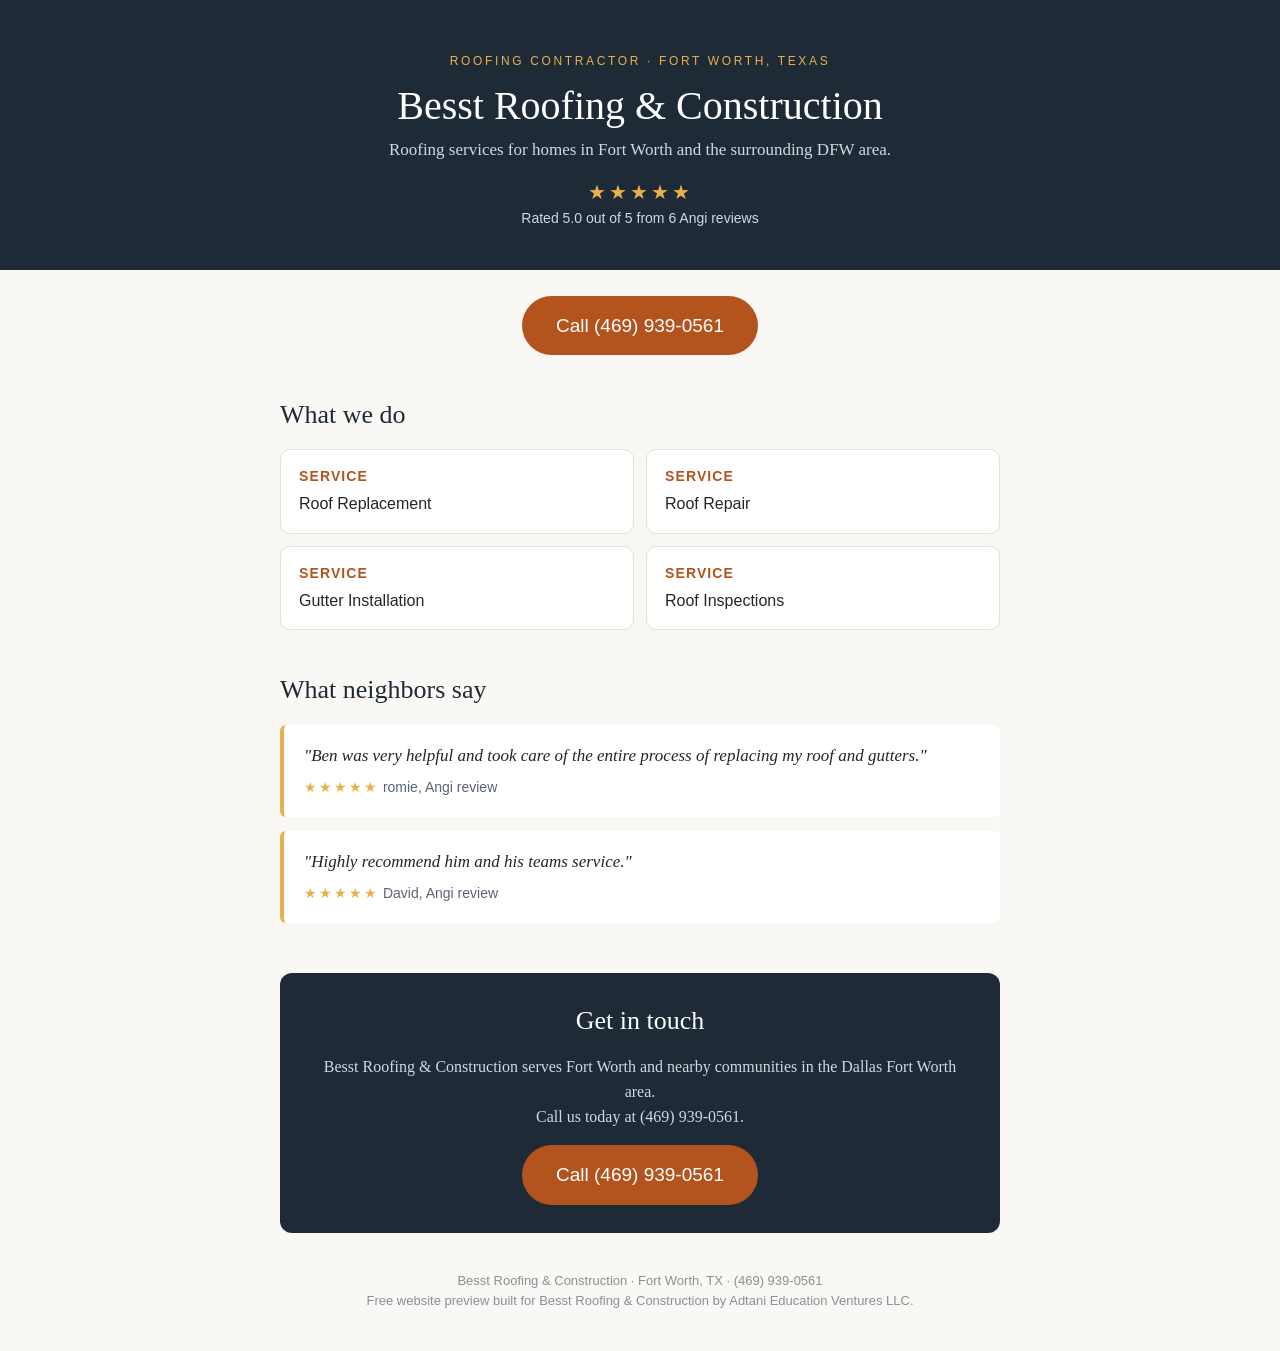
==== demo-sites/besst-roofing/index.html @ acee9fac "Add demo-sites/besst-roofing/index.html (public tool page)" ====
<!DOCTYPE html>
<html lang="en">
<head>
<meta charset="UTF-8">
<meta name="viewport" content="width=device-width, initial-scale=1.0">
<title>Besst Roofing & Construction | Roofing in Fort Worth, TX</title>
<style>
  * { margin:0; padding:0; box-sizing:border-box; }
  body { font-family: Georgia, 'Times New Roman', serif; color:#22252a; background:#faf8f5; line-height:1.55; }
  .wrap { max-width: 760px; margin: 0 auto; padding: 0 20px; }
  header { background:#1f2a37; color:#fff; padding: 52px 0 40px; text-align:center; }
  header .kicker { letter-spacing:.22em; text-transform:uppercase; font-size:12px; color:#e8b04b; font-family: Arial, sans-serif; }
  header h1 { font-size: 40px; line-height:1.15; margin: 12px 0 8px; font-weight: normal; }
  header p.sub { color:#cfd8e3; font-size:17px; }
  .stars { color:#e8b04b; font-size:20px; letter-spacing:3px; margin-top:14px; }
  .rating-note { color:#cfd8e3; font-size:14px; font-family: Arial, sans-serif; }
  .callbar { text-align:center; padding: 26px 0 6px; }
  a.call { display:inline-block; background:#b3541e; color:#fff; text-decoration:none; font-family: Arial, sans-serif;
           font-size:19px; padding: 15px 34px; border-radius: 40px; }
  a.call:hover { background:#96450f; }
  section { padding: 34px 0 6px; }
  h2 { font-size: 26px; font-weight: normal; margin-bottom: 14px; color:#1f2a37; }
  .services { display:grid; grid-template-columns: 1fr 1fr; gap: 12px; }
  .svc { background:#fff; border:1px solid #e7e0d4; border-radius:10px; padding:16px 18px; font-family: Arial, sans-serif; font-size:16px; }
  .svc b { display:block; color:#b3541e; font-size:14px; letter-spacing:.08em; text-transform:uppercase; margin-bottom:4px; }
  blockquote { background:#fff; border-left: 4px solid #e8b04b; border-radius: 6px; padding: 18px 20px; margin-bottom: 14px; }
  blockquote p { font-size: 17px; font-style: italic; }
  blockquote footer { margin-top: 8px; font-family: Arial, sans-serif; font-size: 14px; color:#5a6472; font-style: normal; }
  blockquote .bstars { color:#e8b04b; letter-spacing:2px; font-style: normal; }
  .contact { background:#1f2a37; color:#fff; border-radius:12px; padding: 28px; text-align:center; margin: 30px 0 10px; }
  .contact h2 { color:#fff; }
  .contact p { color:#cfd8e3; margin-bottom: 16px; }
  footer.site { text-align:center; color:#8a8f98; font-size:13px; font-family: Arial, sans-serif; padding: 28px 0 40px; }
  @media (max-width:560px){ .services{ grid-template-columns:1fr; } header h1{ font-size:32px; } }
</style>
</head>
<body>
<header>
  <div class="wrap">
    <div class="kicker">Roofing Contractor · Fort Worth, Texas</div>
    <h1>Besst Roofing & Construction</h1>
    <p class="sub">Roofing services for homes in Fort Worth and the surrounding DFW area.</p>
    <div class="stars">★★★★★</div>
    <div class="rating-note">Rated 5.0 out of 5 from 6 Angi reviews</div>
  </div>
</header>

<div class="wrap">
  <div class="callbar">
    <a class="call" href="tel:+14699390561">Call (469) 939-0561</a>
  </div>

  <section>
    <h2>What we do</h2>
    <div class="services">
      <div class="svc"><b>Service</b>Roof Replacement</div>
      <div class="svc"><b>Service</b>Roof Repair</div>
      <div class="svc"><b>Service</b>Gutter Installation</div>
      <div class="svc"><b>Service</b>Roof Inspections</div>
    </div>
  </section>

  <section>
    <h2>What neighbors say</h2>
    <blockquote>
      <p>"Ben was very helpful and took care of the entire process of replacing my roof and gutters."</p>
      <footer><span class="bstars">★★★★★</span> romie, Angi review</footer>
    </blockquote>
    <blockquote>
      <p>"Highly recommend him and his teams service."</p>
      <footer><span class="bstars">★★★★★</span> David, Angi review</footer>
    </blockquote>
  </section>

  <div class="contact">
    <h2>Get in touch</h2>
    <p>Besst Roofing & Construction serves Fort Worth and nearby communities in the Dallas Fort Worth area.<br>
    Call us today at (469) 939-0561.</p>
    <a class="call" href="tel:+14699390561">Call (469) 939-0561</a>
  </div>

  <footer class="site">
    Besst Roofing & Construction · Fort Worth, TX · (469) 939-0561<br>
    Free website preview built for Besst Roofing & Construction by Adtani Education Ventures LLC.
  </footer>
</div>
</body>
</html>
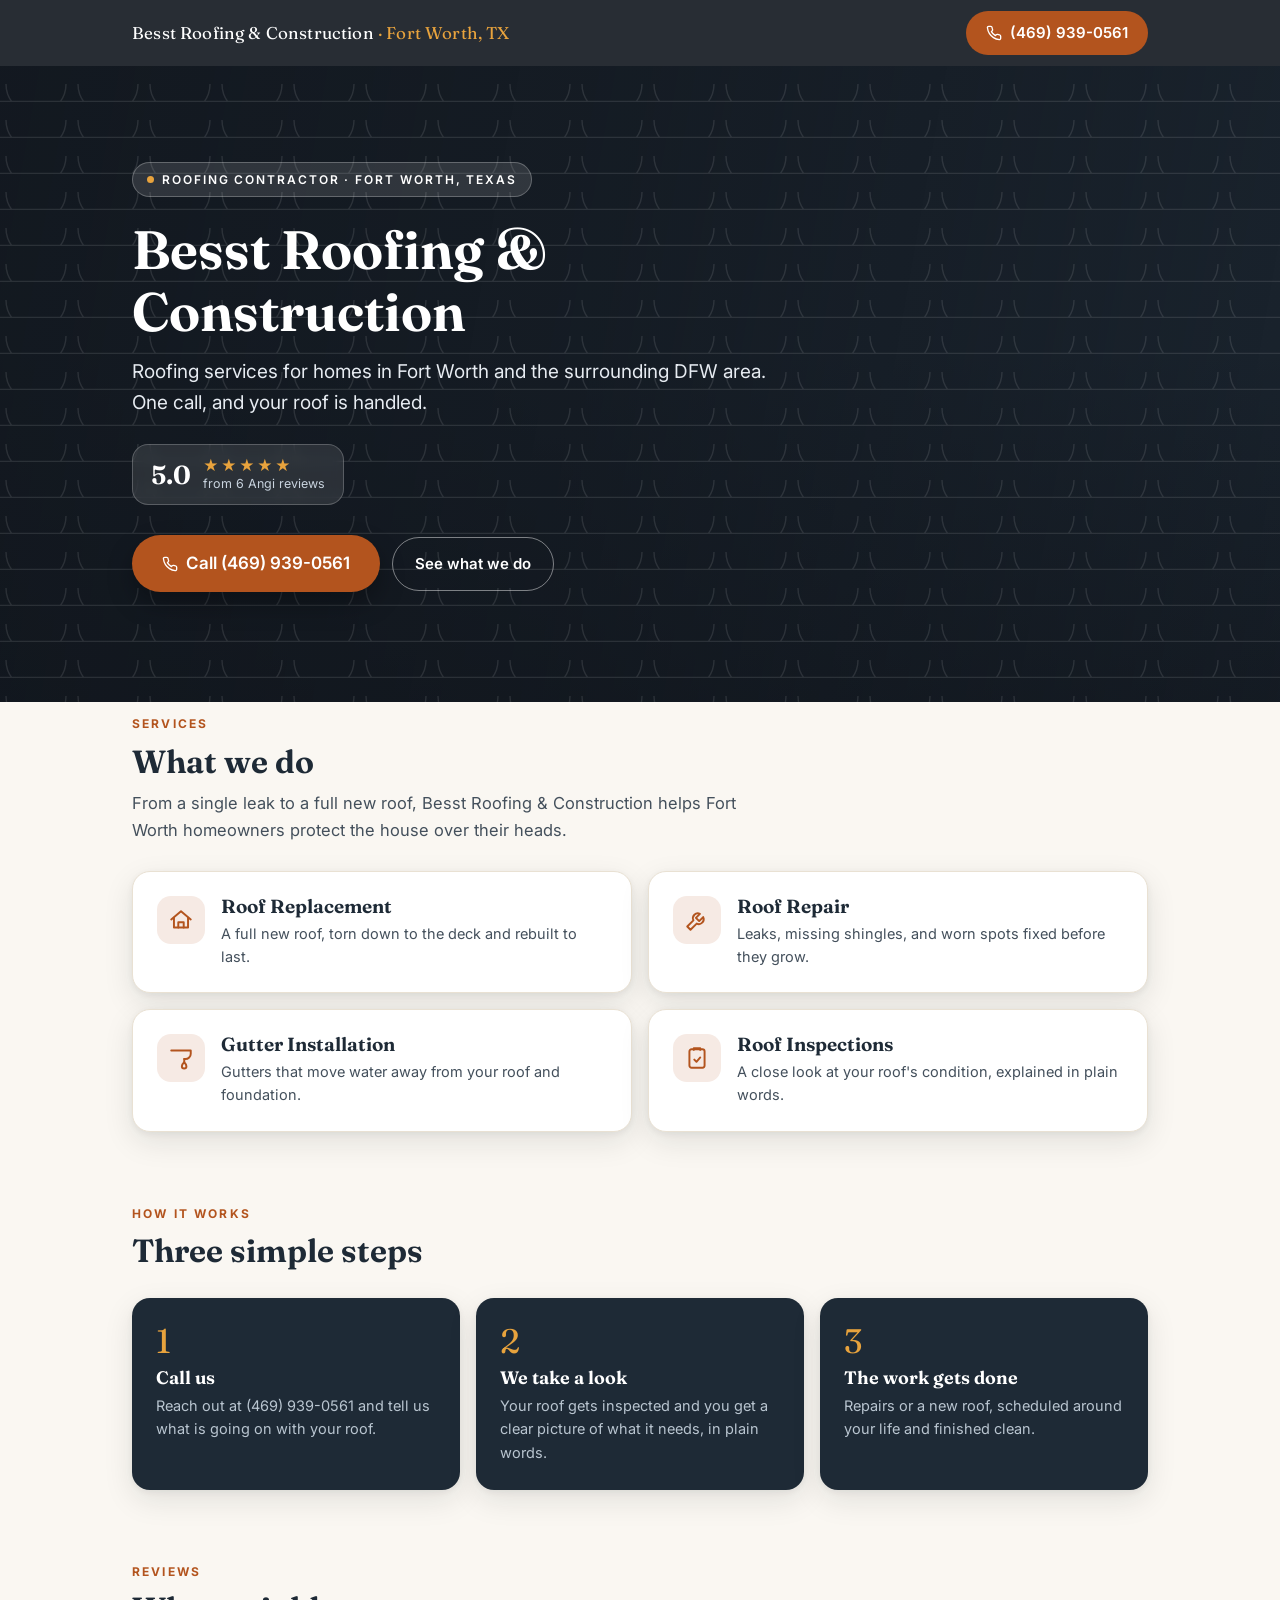
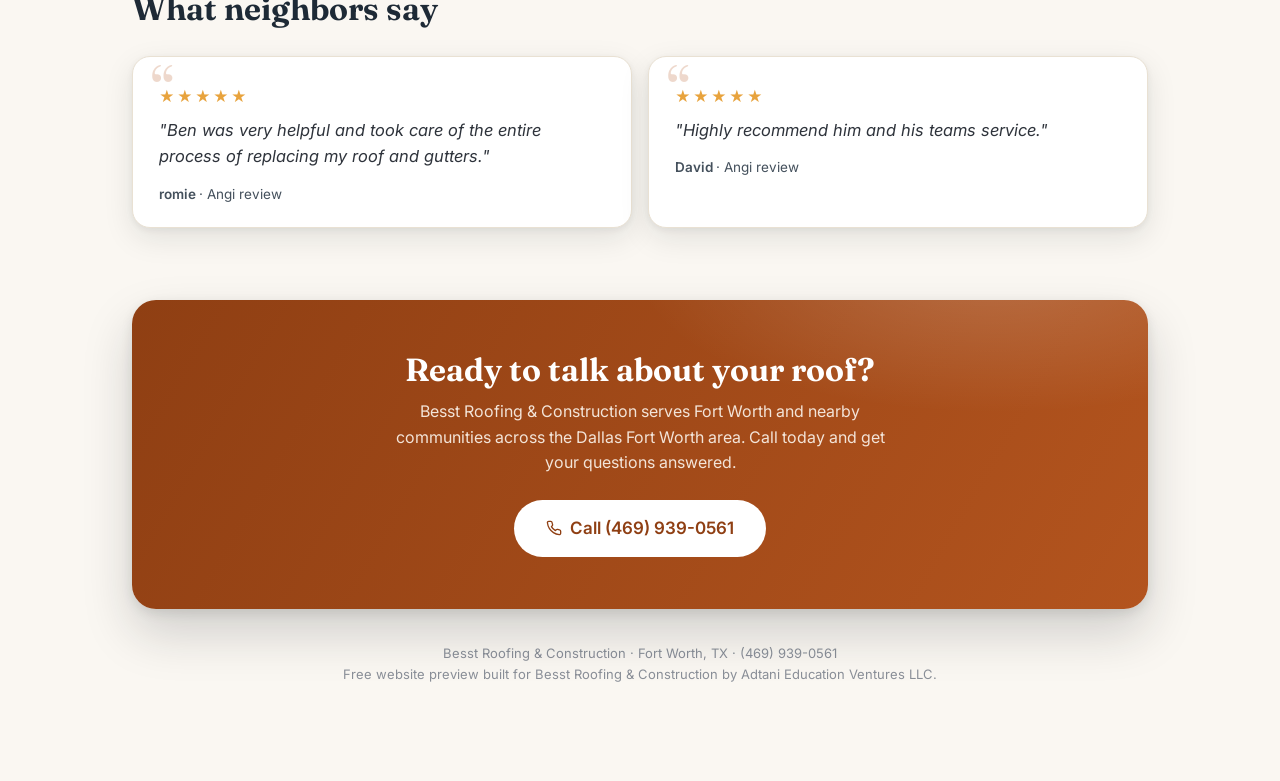
==== commit 2c12b483: "Add demo-sites/besst-roofing/index.html (public tool page)" ====
--- a/demo-sites/besst-roofing/index.html
+++ b/demo-sites/besst-roofing/index.html
@@ -4,79 +4,239 @@
 <meta charset="UTF-8">
 <meta name="viewport" content="width=device-width, initial-scale=1.0">
 <title>Besst Roofing & Construction | Roofing in Fort Worth, TX</title>
+<meta name="description" content="Besst Roofing & Construction — roofing services for homes in Fort Worth and the surrounding DFW area. Call (469) 939-0561.">
+<link rel="preconnect" href="https://fonts.googleapis.com">
+<link rel="preconnect" href="https://fonts.gstatic.com" crossorigin>
+<link href="https://fonts.googleapis.com/css2?family=Fraunces:opsz,wght@9..144,500;9..144,650&family=Inter:wght@400;500;600;700&display=swap" rel="stylesheet">
 <style>
+  :root{
+    --accent: #b3541e;
+    --accent-dark: #8f3f13;
+    --ink: #1e2a36;
+    --ink-soft: #44505c;
+    --paper: #faf7f2;
+    --card: #ffffff;
+    --line: #e9e1d3;
+    --gold: #e8a33d;
+    --radius: 18px;
+    --shadow: 0 10px 30px rgba(24,28,34,.10), 0 2px 6px rgba(24,28,34,.06);
+    --shadow-lg: 0 24px 50px rgba(24,28,34,.18), 0 4px 12px rgba(24,28,34,.10);
+  }
   * { margin:0; padding:0; box-sizing:border-box; }
-  body { font-family: Georgia, 'Times New Roman', serif; color:#22252a; background:#faf8f5; line-height:1.55; }
-  .wrap { max-width: 760px; margin: 0 auto; padding: 0 20px; }
-  header { background:#1f2a37; color:#fff; padding: 52px 0 40px; text-align:center; }
-  header .kicker { letter-spacing:.22em; text-transform:uppercase; font-size:12px; color:#e8b04b; font-family: Arial, sans-serif; }
-  header h1 { font-size: 40px; line-height:1.15; margin: 12px 0 8px; font-weight: normal; }
-  header p.sub { color:#cfd8e3; font-size:17px; }
-  .stars { color:#e8b04b; font-size:20px; letter-spacing:3px; margin-top:14px; }
-  .rating-note { color:#cfd8e3; font-size:14px; font-family: Arial, sans-serif; }
-  .callbar { text-align:center; padding: 26px 0 6px; }
-  a.call { display:inline-block; background:#b3541e; color:#fff; text-decoration:none; font-family: Arial, sans-serif;
-           font-size:19px; padding: 15px 34px; border-radius: 40px; }
-  a.call:hover { background:#96450f; }
-  section { padding: 34px 0 6px; }
-  h2 { font-size: 26px; font-weight: normal; margin-bottom: 14px; color:#1f2a37; }
-  .services { display:grid; grid-template-columns: 1fr 1fr; gap: 12px; }
-  .svc { background:#fff; border:1px solid #e7e0d4; border-radius:10px; padding:16px 18px; font-family: Arial, sans-serif; font-size:16px; }
-  .svc b { display:block; color:#b3541e; font-size:14px; letter-spacing:.08em; text-transform:uppercase; margin-bottom:4px; }
-  blockquote { background:#fff; border-left: 4px solid #e8b04b; border-radius: 6px; padding: 18px 20px; margin-bottom: 14px; }
-  blockquote p { font-size: 17px; font-style: italic; }
-  blockquote footer { margin-top: 8px; font-family: Arial, sans-serif; font-size: 14px; color:#5a6472; font-style: normal; }
-  blockquote .bstars { color:#e8b04b; letter-spacing:2px; font-style: normal; }
-  .contact { background:#1f2a37; color:#fff; border-radius:12px; padding: 28px; text-align:center; margin: 30px 0 10px; }
-  .contact h2 { color:#fff; }
-  .contact p { color:#cfd8e3; margin-bottom: 16px; }
-  footer.site { text-align:center; color:#8a8f98; font-size:13px; font-family: Arial, sans-serif; padding: 28px 0 40px; }
-  @media (max-width:560px){ .services{ grid-template-columns:1fr; } header h1{ font-size:32px; } }
+  html { scroll-behavior:smooth; }
+  body { font-family:'Inter', Arial, sans-serif; color:#23272e; background:var(--paper); line-height:1.6; -webkit-font-smoothing:antialiased; }
+  h1,h2,h3 { font-family:'Fraunces', Georgia, serif; font-weight:650; color:var(--ink); line-height:1.15; }
+  .wrap { max-width:1060px; margin:0 auto; padding:0 22px; }
+
+  /* ---------- top bar ---------- */
+  .topbar { position:sticky; top:0; z-index:50; background:rgba(22,28,36,.92); backdrop-filter:blur(8px); color:#fff; }
+  .topbar .wrap { display:flex; align-items:center; justify-content:space-between; gap:14px; padding-top:11px; padding-bottom:11px; }
+  .topbar .brand { font-family:'Fraunces', Georgia, serif; font-size:17px; letter-spacing:.01em; white-space:nowrap; overflow:hidden; text-overflow:ellipsis; }
+  .topbar .brand span { color:var(--gold); }
+  a.callbtn { display:inline-flex; align-items:center; gap:8px; background:var(--accent); color:#fff; text-decoration:none;
+              font-weight:600; font-size:15px; padding:10px 20px; border-radius:999px; transition:background .15s ease, transform .15s ease; }
+  a.callbtn:hover { background:var(--accent-dark); transform:translateY(-1px); }
+  a.callbtn svg { width:16px; height:16px; flex:none; }
+
+  /* ---------- hero ---------- */
+  .hero { position:relative; color:#fff; overflow:hidden; background:var(--ink); }
+  .hero .bg { position:absolute; inset:0; width:100%; height:100%; object-fit:cover; object-position:center; }
+  .hero .shade { position:absolute; inset:0;
+    background:linear-gradient(100deg, rgba(17,22,29,.88) 0%, rgba(17,22,29,.72) 46%, rgba(17,22,29,.38) 100%),
+               linear-gradient(to top, rgba(17,22,29,.65), rgba(17,22,29,0) 55%); }
+  .hero .pattern { position:absolute; inset:0; opacity:.10; }
+  .hero .inner { position:relative; padding:96px 0 110px; max-width:640px; }
+  .kicker { display:inline-flex; align-items:center; gap:8px; background:rgba(255,255,255,.12); border:1px solid rgba(255,255,255,.25);
+            padding:7px 14px; border-radius:999px; font-size:12px; font-weight:600; letter-spacing:.16em; text-transform:uppercase; }
+  .kicker .dot { width:7px; height:7px; border-radius:50%; background:var(--gold); }
+  .hero h1 { color:#fff; font-size:54px; margin:22px 0 14px; }
+  .hero p.lede { font-size:19px; color:#e6ebf1; max-width:34em; }
+  .rating-pill { display:inline-flex; align-items:center; gap:12px; margin-top:26px; background:rgba(255,255,255,.10);
+                 border:1px solid rgba(255,255,255,.22); backdrop-filter:blur(6px); border-radius:16px; padding:12px 18px; }
+  .rating-pill .big { font-family:'Fraunces', Georgia, serif; font-size:26px; font-weight:650; color:#fff; line-height:1; }
+  .rating-pill .stars { color:var(--gold); font-size:15px; letter-spacing:2px; line-height:1.25; }
+  .rating-pill .note { font-size:12.5px; color:#c9d4df; line-height:1.3; }
+  .hero .ctas { margin-top:30px; display:flex; flex-wrap:wrap; gap:12px; align-items:center; }
+  .hero a.callbtn { font-size:17px; padding:15px 30px; box-shadow:0 12px 26px rgba(0,0,0,.30); }
+  a.ghost { color:#fff; text-decoration:none; font-weight:600; font-size:15px; padding:14px 22px; border-radius:999px; border:1px solid rgba(255,255,255,.45); }
+  a.ghost:hover { background:rgba(255,255,255,.12); }
+
+  /* ---------- photo strip ---------- */
+  .strip { margin-top:-52px; position:relative; z-index:5; }
+  .strip .grid { display:grid; grid-template-columns:1.25fr 1fr 1fr; gap:14px; }
+  .strip figure { border-radius:var(--radius); overflow:hidden; box-shadow:var(--shadow-lg); border:5px solid #fff; background:#ddd; }
+  .strip img { width:100%; height:210px; object-fit:cover; display:block; }
+  .strip figure:first-child img { height:210px; }
+
+  /* ---------- sections ---------- */
+  section { padding:64px 0 8px; }
+  .eyebrow { font-size:12px; font-weight:700; letter-spacing:.18em; text-transform:uppercase; color:var(--accent); margin-bottom:10px; }
+  h2 { font-size:32px; margin-bottom:10px; }
+  .sub { color:var(--ink-soft); font-size:16.5px; max-width:38em; }
+
+  .services { display:grid; grid-template-columns:1fr 1fr; gap:16px; margin-top:28px; }
+  .svc { background:var(--card); border:1px solid var(--line); border-radius:var(--radius); padding:24px; box-shadow:var(--shadow);
+         display:flex; gap:16px; align-items:flex-start; transition:transform .15s ease, box-shadow .15s ease; }
+  .svc:hover { transform:translateY(-3px); box-shadow:var(--shadow-lg); }
+  .svc .icon { flex:none; width:48px; height:48px; border-radius:14px; background:color-mix(in srgb, var(--accent) 12%, #fff);
+               color:var(--accent); display:flex; align-items:center; justify-content:center; }
+  .svc .icon svg { width:26px; height:26px; }
+  .svc h3 { font-size:19px; margin-bottom:4px; }
+  .svc p { font-size:14.5px; color:var(--ink-soft); }
+
+  .steps { display:grid; grid-template-columns:repeat(3,1fr); gap:16px; margin-top:28px; }
+  .step { background:var(--ink); color:#e8edf2; border-radius:var(--radius); padding:26px 24px; box-shadow:var(--shadow); }
+  .step .num { font-family:'Fraunces', Georgia, serif; font-size:34px; color:var(--gold); line-height:1; }
+  .step h3 { color:#fff; font-size:18px; margin:10px 0 6px; }
+  .step p { font-size:14.5px; color:#b9c5d0; }
+
+  /* ---------- testimonials ---------- */
+  .quotes { display:grid; grid-template-columns:1fr 1fr; gap:16px; margin-top:28px; }
+  blockquote { position:relative; background:var(--card); border:1px solid var(--line); border-radius:var(--radius);
+               padding:28px 26px 22px; box-shadow:var(--shadow); }
+  blockquote::before { content:"\201C"; position:absolute; top:2px; left:18px; font-family:'Fraunces', Georgia, serif;
+                       font-size:64px; color:var(--accent); opacity:.22; line-height:1; }
+  blockquote .bstars { color:var(--gold); letter-spacing:2px; font-size:15px; }
+  blockquote p { font-size:16.5px; font-style:italic; margin:8px 0 14px; color:#2e333b; }
+  blockquote footer { font-size:13.5px; color:var(--ink-soft); font-weight:600; }
+  blockquote footer span { font-weight:400; }
+
+  /* ---------- CTA band ---------- */
+  .cta { margin:64px 0 0; background:linear-gradient(120deg, var(--accent-dark), var(--accent)); border-radius:24px;
+         color:#fff; text-align:center; padding:52px 28px; box-shadow:var(--shadow-lg); position:relative; overflow:hidden; }
+  .cta::after { content:""; position:absolute; inset:0;
+    background:radial-gradient(600px 240px at 85% -10%, rgba(255,255,255,.18), rgba(255,255,255,0) 60%); }
+  .cta h2 { color:#fff; font-size:32px; position:relative; z-index:1; }
+  .cta p { color:#f3e4d8; margin:10px auto 24px; max-width:32em; position:relative; z-index:1; }
+  .cta a.callbtn { background:#fff; color:var(--accent-dark); font-size:17px; padding:15px 32px; position:relative; z-index:1; }
+  .cta a.callbtn:hover { background:#f6efe7; }
+
+  footer.site { text-align:center; color:#8a8f98; font-size:13px; padding:34px 0 96px; }
+
+  /* ---------- sticky mobile call bar ---------- */
+  .mobilebar { display:none; }
+  @media (max-width:720px){
+    .hero .inner { padding:64px 0 96px; }
+    .hero h1 { font-size:38px; }
+    .services, .quotes { grid-template-columns:1fr; }
+    .steps { grid-template-columns:1fr; }
+    .strip .grid { grid-template-columns:1fr 1fr; }
+    .strip figure:first-child { grid-column:1 / -1; }
+    .strip img, .strip figure:first-child img { height:150px; }
+    section { padding:48px 0 4px; }
+    .mobilebar { display:block; position:fixed; left:0; right:0; bottom:0; z-index:60; padding:10px 14px calc(10px + env(safe-area-inset-bottom));
+                 background:rgba(22,28,36,.96); backdrop-filter:blur(8px); box-shadow:0 -6px 20px rgba(0,0,0,.25); }
+    .mobilebar a { display:flex; align-items:center; justify-content:center; gap:9px; background:var(--accent); color:#fff;
+                   text-decoration:none; font-weight:700; font-size:16.5px; padding:14px; border-radius:14px; }
+    .mobilebar a svg { width:18px; height:18px; }
+  }
 </style>
 </head>
 <body>
-<header>
-  <div class="wrap">
-    <div class="kicker">Roofing Contractor · Fort Worth, Texas</div>
-    <h1>Besst Roofing & Construction</h1>
-    <p class="sub">Roofing services for homes in Fort Worth and the surrounding DFW area.</p>
-    <div class="stars">★★★★★</div>
-    <div class="rating-note">Rated 5.0 out of 5 from 6 Angi reviews</div>
+
+<div class="topbar">
+  <div class="wrap">
+    <div class="brand">Besst Roofing & Construction <span>· Fort Worth, TX</span></div>
+    <a class="callbtn" href="tel:+14699390561"><svg viewBox="0 0 24 24" fill="none" stroke="currentColor" stroke-width="2" stroke-linecap="round" stroke-linejoin="round" aria-hidden="true"><path d="M22 16.92v3a2 2 0 0 1-2.18 2 19.79 19.79 0 0 1-8.63-3.07 19.5 19.5 0 0 1-6-6 19.79 19.79 0 0 1-3.07-8.67A2 2 0 0 1 4.11 2h3a2 2 0 0 1 2 1.72 12.84 12.84 0 0 0 .7 2.81 2 2 0 0 1-.45 2.11L8.09 9.91a16 16 0 0 0 6 6l1.27-1.27a2 2 0 0 1 2.11-.45 12.84 12.84 0 0 0 2.81.7A2 2 0 0 1 22 16.92z"/></svg> (469) 939-0561</a>
+  </div>
+</div>
+
+<header class="hero">
+  <img class="bg" src="https://images.unsplash.com/photo-1600585154340-be6161a56a0c?w=1600&q=80&auto=format&fit=crop" alt="A home with a well kept roof in Fort Worth, Texas" onerror="this.style.display='none'">
+  <div class="shade"></div>
+  <svg class="pattern" width="100%" height="100%" aria-hidden="true"><defs><pattern id="sh" width="72" height="36" patternUnits="userSpaceOnUse"><path d="M0 35.5 H72 M6 18 a30 30 0 0 0 60 0" fill="none" stroke="#ffffff" stroke-width="1.4"/></pattern></defs><rect width="100%" height="100%" fill="url(#sh)"/></svg>
+  <div class="wrap">
+    <div class="inner">
+      <span class="kicker"><span class="dot"></span> Roofing Contractor · Fort Worth, Texas</span>
+      <h1>Besst Roofing & Construction</h1>
+      <p class="lede">Roofing services for homes in Fort Worth and the surrounding DFW area. One call, and your roof is handled.</p>
+      <div class="rating-pill">
+        <div class="big">5.0</div>
+        <div>
+          <div class="stars">★★★★★</div>
+          <div class="note">from 6 Angi reviews</div>
+        </div>
+      </div>
+      <div class="ctas">
+        <a class="callbtn" href="tel:+14699390561"><svg viewBox="0 0 24 24" fill="none" stroke="currentColor" stroke-width="2" stroke-linecap="round" stroke-linejoin="round" aria-hidden="true"><path d="M22 16.92v3a2 2 0 0 1-2.18 2 19.79 19.79 0 0 1-8.63-3.07 19.5 19.5 0 0 1-6-6 19.79 19.79 0 0 1-3.07-8.67A2 2 0 0 1 4.11 2h3a2 2 0 0 1 2 1.72 12.84 12.84 0 0 0 .7 2.81 2 2 0 0 1-.45 2.11L8.09 9.91a16 16 0 0 0 6 6l1.27-1.27a2 2 0 0 1 2.11-.45 12.84 12.84 0 0 0 2.81.7A2 2 0 0 1 22 16.92z"/></svg> Call (469) 939-0561</a>
+        <a class="ghost" href="#services">See what we do</a>
+      </div>
+    </div>
   </div>
 </header>
 
+<div class="strip">
+  <div class="wrap">
+    <div class="grid">
+      <figure><img src="https://images.unsplash.com/photo-1580587771525-78b9dba3b914?w=800&q=80&auto=format&fit=crop" alt="A Fort Worth home with a finished roof" loading="lazy" onerror="this.parentNode.style.display='none'"></figure>
+      <figure><img src="https://images.unsplash.com/photo-1600047509807-ba8f99d2cdde?w=800&q=80&auto=format&fit=crop" alt="A Fort Worth home with a finished roof" loading="lazy" onerror="this.parentNode.style.display='none'"></figure>
+      <figure><img src="https://images.unsplash.com/photo-1605276374104-dee2a0ed3cd6?w=800&q=80&auto=format&fit=crop" alt="A Fort Worth home with a finished roof" loading="lazy" onerror="this.parentNode.style.display='none'"></figure>
+    </div>
+  </div>
+</div>
+
+<section id="services">
+  <div class="wrap">
+    <div class="eyebrow">Services</div>
+    <h2>What we do</h2>
+    <p class="sub">From a single leak to a full new roof, Besst Roofing & Construction helps Fort Worth homeowners protect the house over their heads.</p>
+    <div class="services">
+      <div class="svc">
+        <div class="icon"><svg viewBox="0 0 24 24" fill="none" stroke="currentColor" stroke-width="1.8" stroke-linecap="round" stroke-linejoin="round"><path d="M3 11.5 12 4l9 7.5"/><path d="M5.5 10v9h13v-9"/><path d="M9.5 19v-5h5v5"/></svg></div>
+        <div><h3>Roof Replacement</h3><p>A full new roof, torn down to the deck and rebuilt to last.</p></div>
+      </div>
+      <div class="svc">
+        <div class="icon"><svg viewBox="0 0 24 24" fill="none" stroke="currentColor" stroke-width="1.8" stroke-linecap="round" stroke-linejoin="round"><path d="M14.7 6.3a4.5 4.5 0 0 0-6 6L3 18l3 3 5.7-5.7a4.5 4.5 0 0 0 6-6L14 13l-3-3 3.7-3.7z"/></svg></div>
+        <div><h3>Roof Repair</h3><p>Leaks, missing shingles, and worn spots fixed before they grow.</p></div>
+      </div>
+      <div class="svc">
+        <div class="icon"><svg viewBox="0 0 24 24" fill="none" stroke="currentColor" stroke-width="1.8" stroke-linecap="round" stroke-linejoin="round"><path d="M3 5h18v3a5 5 0 0 1-5 5h-1"/><path d="M15 13v3"/><path d="M12.8 19.5a2.1 2.1 0 1 0 4.2 0c0-1.5-2.1-3.6-2.1-3.6s-2.1 2.1-2.1 3.6z"/></svg></div>
+        <div><h3>Gutter Installation</h3><p>Gutters that move water away from your roof and foundation.</p></div>
+      </div>
+      <div class="svc">
+        <div class="icon"><svg viewBox="0 0 24 24" fill="none" stroke="currentColor" stroke-width="1.8" stroke-linecap="round" stroke-linejoin="round"><rect x="5" y="4" width="14" height="17" rx="2"/><path d="M9 4.5V3h6v1.5"/><path d="m9.5 13.5 2 2 3.5-4"/></svg></div>
+        <div><h3>Roof Inspections</h3><p>A close look at your roof's condition, explained in plain words.</p></div>
+      </div>
+    </div>
+  </div>
+</section>
+
+<section>
+  <div class="wrap">
+    <div class="eyebrow">How it works</div>
+    <h2>Three simple steps</h2>
+    <div class="steps">
+      <div class="step"><div class="num">1</div><h3>Call us</h3><p>Reach out at (469) 939-0561 and tell us what is going on with your roof.</p></div>
+      <div class="step"><div class="num">2</div><h3>We take a look</h3><p>Your roof gets inspected and you get a clear picture of what it needs, in plain words.</p></div>
+      <div class="step"><div class="num">3</div><h3>The work gets done</h3><p>Repairs or a new roof, scheduled around your life and finished clean.</p></div>
+    </div>
+  </div>
+</section>
+
+<section>
+  <div class="wrap">
+    <div class="eyebrow">Reviews</div>
+    <h2>What neighbors say</h2>
+    <div class="quotes">
+      <blockquote>
+        <div class="bstars">★★★★★</div>
+        <p>"Ben was very helpful and took care of the entire process of replacing my roof and gutters."</p>
+        <footer>romie <span>· Angi review</span></footer>
+      </blockquote>
+      <blockquote>
+        <div class="bstars">★★★★★</div>
+        <p>"Highly recommend him and his teams service."</p>
+        <footer>David <span>· Angi review</span></footer>
+      </blockquote>
+    </div>
+  </div>
+</section>
+
 <div class="wrap">
-  <div class="callbar">
-    <a class="call" href="tel:+14699390561">Call (469) 939-0561</a>
-  </div>
-
-  <section>
-    <h2>What we do</h2>
-    <div class="services">
-      <div class="svc"><b>Service</b>Roof Replacement</div>
-      <div class="svc"><b>Service</b>Roof Repair</div>
-      <div class="svc"><b>Service</b>Gutter Installation</div>
-      <div class="svc"><b>Service</b>Roof Inspections</div>
-    </div>
-  </section>
-
-  <section>
-    <h2>What neighbors say</h2>
-    <blockquote>
-      <p>"Ben was very helpful and took care of the entire process of replacing my roof and gutters."</p>
-      <footer><span class="bstars">★★★★★</span> romie, Angi review</footer>
-    </blockquote>
-    <blockquote>
-      <p>"Highly recommend him and his teams service."</p>
-      <footer><span class="bstars">★★★★★</span> David, Angi review</footer>
-    </blockquote>
-  </section>
-
-  <div class="contact">
-    <h2>Get in touch</h2>
-    <p>Besst Roofing & Construction serves Fort Worth and nearby communities in the Dallas Fort Worth area.<br>
-    Call us today at (469) 939-0561.</p>
-    <a class="call" href="tel:+14699390561">Call (469) 939-0561</a>
+  <div class="cta">
+    <h2>Ready to talk about your roof?</h2>
+    <p>Besst Roofing & Construction serves Fort Worth and nearby communities across the Dallas Fort Worth area. Call today and get your questions answered.</p>
+    <a class="callbtn" href="tel:+14699390561"><svg viewBox="0 0 24 24" fill="none" stroke="currentColor" stroke-width="2" stroke-linecap="round" stroke-linejoin="round" aria-hidden="true"><path d="M22 16.92v3a2 2 0 0 1-2.18 2 19.79 19.79 0 0 1-8.63-3.07 19.5 19.5 0 0 1-6-6 19.79 19.79 0 0 1-3.07-8.67A2 2 0 0 1 4.11 2h3a2 2 0 0 1 2 1.72 12.84 12.84 0 0 0 .7 2.81 2 2 0 0 1-.45 2.11L8.09 9.91a16 16 0 0 0 6 6l1.27-1.27a2 2 0 0 1 2.11-.45 12.84 12.84 0 0 0 2.81.7A2 2 0 0 1 22 16.92z"/></svg> Call (469) 939-0561</a>
   </div>
 
   <footer class="site">
@@ -84,5 +244,10 @@
     Free website preview built for Besst Roofing & Construction by Adtani Education Ventures LLC.
   </footer>
 </div>
+
+<div class="mobilebar">
+  <a href="tel:+14699390561"><svg viewBox="0 0 24 24" fill="none" stroke="currentColor" stroke-width="2" stroke-linecap="round" stroke-linejoin="round" aria-hidden="true"><path d="M22 16.92v3a2 2 0 0 1-2.18 2 19.79 19.79 0 0 1-8.63-3.07 19.5 19.5 0 0 1-6-6 19.79 19.79 0 0 1-3.07-8.67A2 2 0 0 1 4.11 2h3a2 2 0 0 1 2 1.72 12.84 12.84 0 0 0 .7 2.81 2 2 0 0 1-.45 2.11L8.09 9.91a16 16 0 0 0 6 6l1.27-1.27a2 2 0 0 1 2.11-.45 12.84 12.84 0 0 0 2.81.7A2 2 0 0 1 22 16.92z"/></svg> Call (469) 939-0561</a>
+</div>
+
 </body>
 </html>
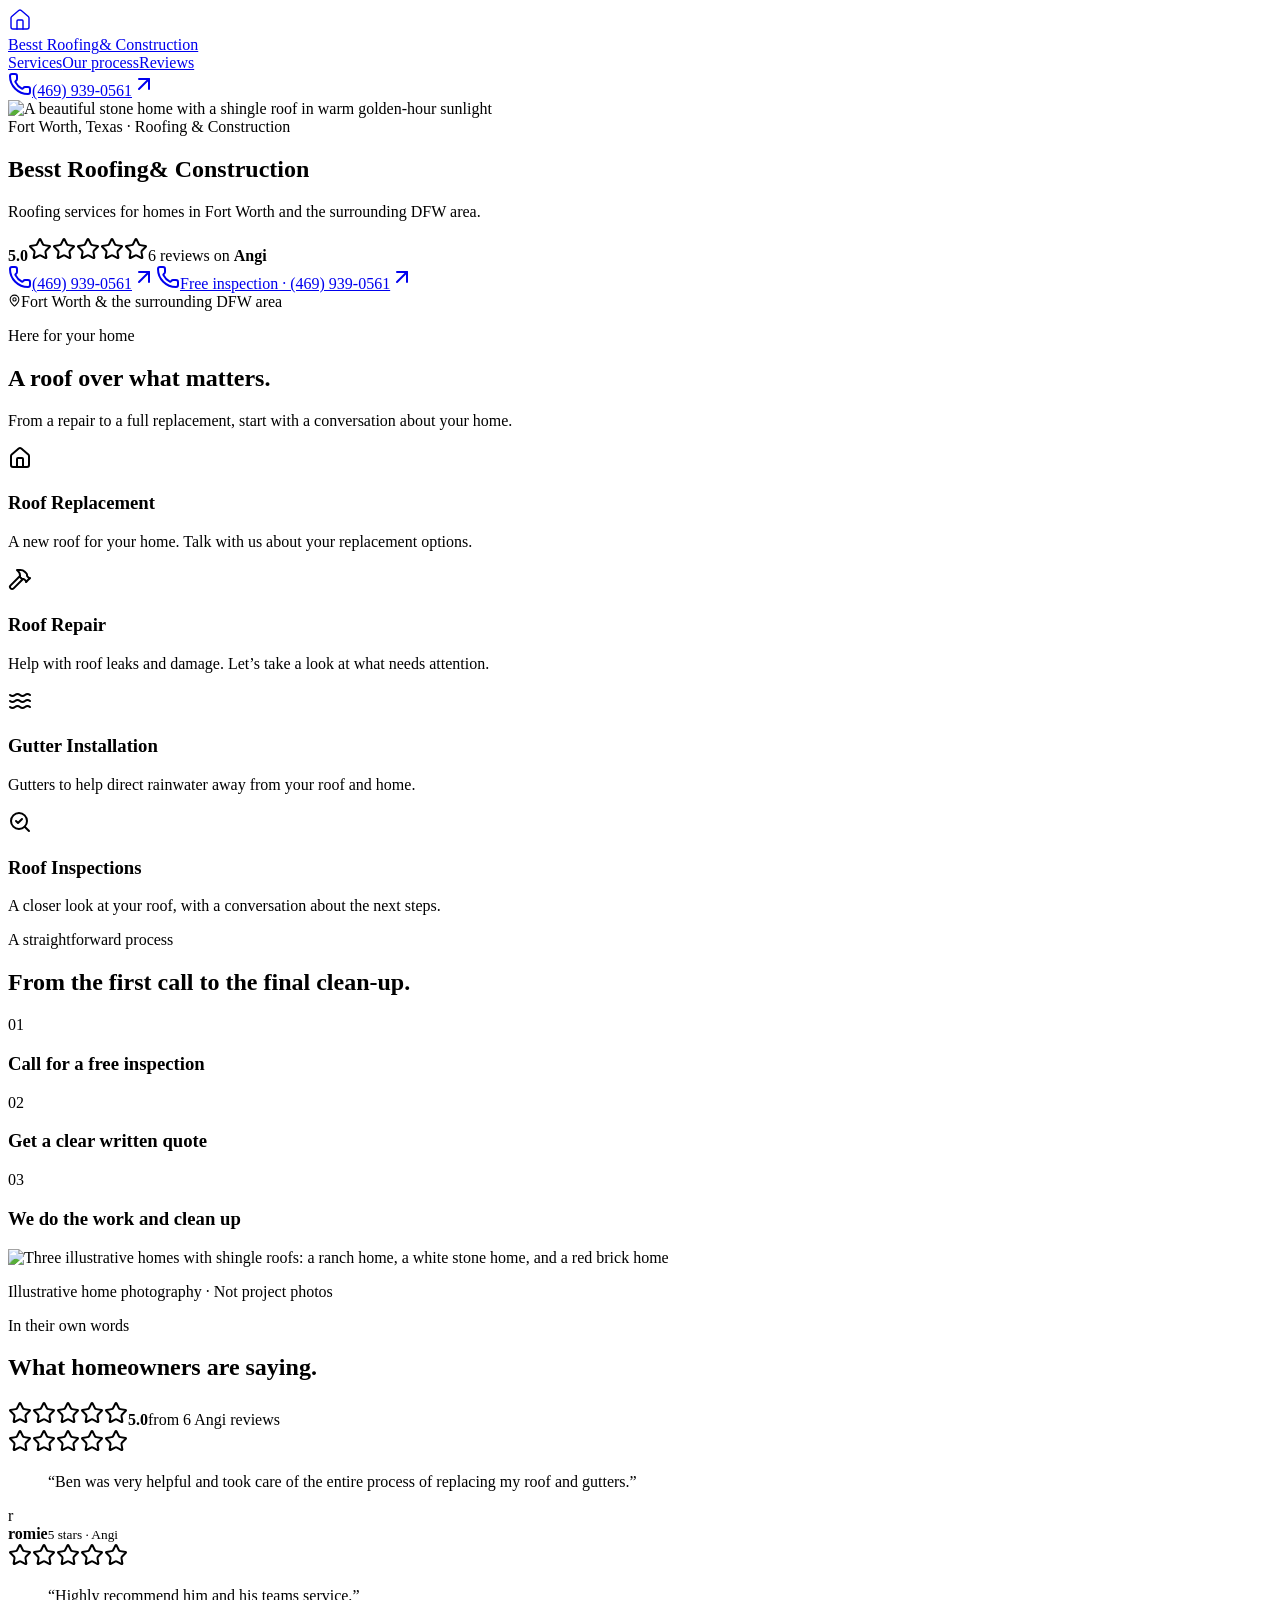
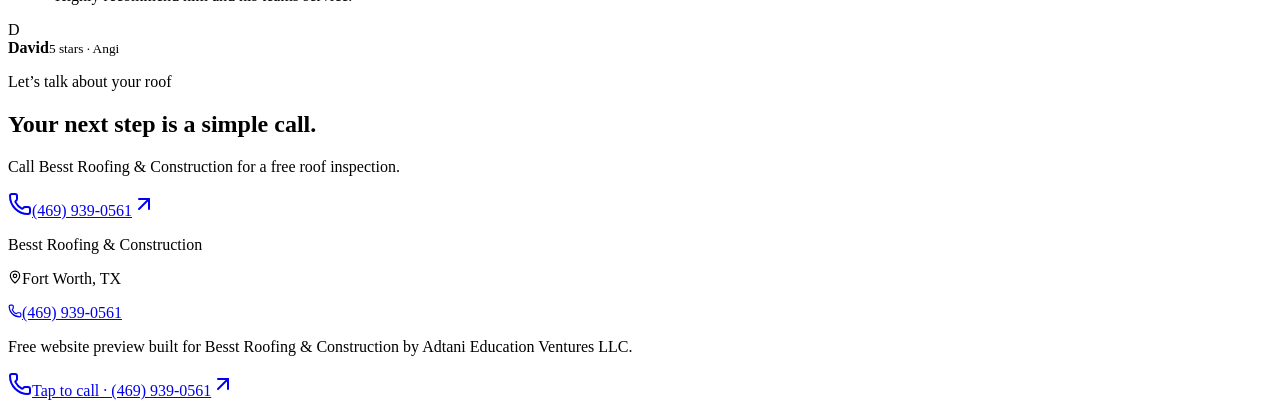
==== commit ea6d2da7: "Add demo-sites/besst-roofing/index.html (public tool page)" ====
--- a/demo-sites/besst-roofing/index.html
+++ b/demo-sites/besst-roofing/index.html
@@ -1,253 +1 @@
-<!DOCTYPE html>
-<html lang="en">
-<head>
-<meta charset="UTF-8">
-<meta name="viewport" content="width=device-width, initial-scale=1.0">
-<title>Besst Roofing & Construction | Roofing in Fort Worth, TX</title>
-<meta name="description" content="Besst Roofing & Construction — roofing services for homes in Fort Worth and the surrounding DFW area. Call (469) 939-0561.">
-<link rel="preconnect" href="https://fonts.googleapis.com">
-<link rel="preconnect" href="https://fonts.gstatic.com" crossorigin>
-<link href="https://fonts.googleapis.com/css2?family=Fraunces:opsz,wght@9..144,500;9..144,650&family=Inter:wght@400;500;600;700&display=swap" rel="stylesheet">
-<style>
-  :root{
-    --accent: #b3541e;
-    --accent-dark: #8f3f13;
-    --ink: #1e2a36;
-    --ink-soft: #44505c;
-    --paper: #faf7f2;
-    --card: #ffffff;
-    --line: #e9e1d3;
-    --gold: #e8a33d;
-    --radius: 18px;
-    --shadow: 0 10px 30px rgba(24,28,34,.10), 0 2px 6px rgba(24,28,34,.06);
-    --shadow-lg: 0 24px 50px rgba(24,28,34,.18), 0 4px 12px rgba(24,28,34,.10);
-  }
-  * { margin:0; padding:0; box-sizing:border-box; }
-  html { scroll-behavior:smooth; }
-  body { font-family:'Inter', Arial, sans-serif; color:#23272e; background:var(--paper); line-height:1.6; -webkit-font-smoothing:antialiased; }
-  h1,h2,h3 { font-family:'Fraunces', Georgia, serif; font-weight:650; color:var(--ink); line-height:1.15; }
-  .wrap { max-width:1060px; margin:0 auto; padding:0 22px; }
-
-  /* ---------- top bar ---------- */
-  .topbar { position:sticky; top:0; z-index:50; background:rgba(22,28,36,.92); backdrop-filter:blur(8px); color:#fff; }
-  .topbar .wrap { display:flex; align-items:center; justify-content:space-between; gap:14px; padding-top:11px; padding-bottom:11px; }
-  .topbar .brand { font-family:'Fraunces', Georgia, serif; font-size:17px; letter-spacing:.01em; white-space:nowrap; overflow:hidden; text-overflow:ellipsis; }
-  .topbar .brand span { color:var(--gold); }
-  a.callbtn { display:inline-flex; align-items:center; gap:8px; background:var(--accent); color:#fff; text-decoration:none;
-              font-weight:600; font-size:15px; padding:10px 20px; border-radius:999px; transition:background .15s ease, transform .15s ease; }
-  a.callbtn:hover { background:var(--accent-dark); transform:translateY(-1px); }
-  a.callbtn svg { width:16px; height:16px; flex:none; }
-
-  /* ---------- hero ---------- */
-  .hero { position:relative; color:#fff; overflow:hidden; background:var(--ink); }
-  .hero .bg { position:absolute; inset:0; width:100%; height:100%; object-fit:cover; object-position:center; }
-  .hero .shade { position:absolute; inset:0;
-    background:linear-gradient(100deg, rgba(17,22,29,.88) 0%, rgba(17,22,29,.72) 46%, rgba(17,22,29,.38) 100%),
-               linear-gradient(to top, rgba(17,22,29,.65), rgba(17,22,29,0) 55%); }
-  .hero .pattern { position:absolute; inset:0; opacity:.10; }
-  .hero .inner { position:relative; padding:96px 0 110px; max-width:640px; }
-  .kicker { display:inline-flex; align-items:center; gap:8px; background:rgba(255,255,255,.12); border:1px solid rgba(255,255,255,.25);
-            padding:7px 14px; border-radius:999px; font-size:12px; font-weight:600; letter-spacing:.16em; text-transform:uppercase; }
-  .kicker .dot { width:7px; height:7px; border-radius:50%; background:var(--gold); }
-  .hero h1 { color:#fff; font-size:54px; margin:22px 0 14px; }
-  .hero p.lede { font-size:19px; color:#e6ebf1; max-width:34em; }
-  .rating-pill { display:inline-flex; align-items:center; gap:12px; margin-top:26px; background:rgba(255,255,255,.10);
-                 border:1px solid rgba(255,255,255,.22); backdrop-filter:blur(6px); border-radius:16px; padding:12px 18px; }
-  .rating-pill .big { font-family:'Fraunces', Georgia, serif; font-size:26px; font-weight:650; color:#fff; line-height:1; }
-  .rating-pill .stars { color:var(--gold); font-size:15px; letter-spacing:2px; line-height:1.25; }
-  .rating-pill .note { font-size:12.5px; color:#c9d4df; line-height:1.3; }
-  .hero .ctas { margin-top:30px; display:flex; flex-wrap:wrap; gap:12px; align-items:center; }
-  .hero a.callbtn { font-size:17px; padding:15px 30px; box-shadow:0 12px 26px rgba(0,0,0,.30); }
-  a.ghost { color:#fff; text-decoration:none; font-weight:600; font-size:15px; padding:14px 22px; border-radius:999px; border:1px solid rgba(255,255,255,.45); }
-  a.ghost:hover { background:rgba(255,255,255,.12); }
-
-  /* ---------- photo strip ---------- */
-  .strip { margin-top:-52px; position:relative; z-index:5; }
-  .strip .grid { display:grid; grid-template-columns:1.25fr 1fr 1fr; gap:14px; }
-  .strip figure { border-radius:var(--radius); overflow:hidden; box-shadow:var(--shadow-lg); border:5px solid #fff; background:#ddd; }
-  .strip img { width:100%; height:210px; object-fit:cover; display:block; }
-  .strip figure:first-child img { height:210px; }
-
-  /* ---------- sections ---------- */
-  section { padding:64px 0 8px; }
-  .eyebrow { font-size:12px; font-weight:700; letter-spacing:.18em; text-transform:uppercase; color:var(--accent); margin-bottom:10px; }
-  h2 { font-size:32px; margin-bottom:10px; }
-  .sub { color:var(--ink-soft); font-size:16.5px; max-width:38em; }
-
-  .services { display:grid; grid-template-columns:1fr 1fr; gap:16px; margin-top:28px; }
-  .svc { background:var(--card); border:1px solid var(--line); border-radius:var(--radius); padding:24px; box-shadow:var(--shadow);
-         display:flex; gap:16px; align-items:flex-start; transition:transform .15s ease, box-shadow .15s ease; }
-  .svc:hover { transform:translateY(-3px); box-shadow:var(--shadow-lg); }
-  .svc .icon { flex:none; width:48px; height:48px; border-radius:14px; background:color-mix(in srgb, var(--accent) 12%, #fff);
-               color:var(--accent); display:flex; align-items:center; justify-content:center; }
-  .svc .icon svg { width:26px; height:26px; }
-  .svc h3 { font-size:19px; margin-bottom:4px; }
-  .svc p { font-size:14.5px; color:var(--ink-soft); }
-
-  .steps { display:grid; grid-template-columns:repeat(3,1fr); gap:16px; margin-top:28px; }
-  .step { background:var(--ink); color:#e8edf2; border-radius:var(--radius); padding:26px 24px; box-shadow:var(--shadow); }
-  .step .num { font-family:'Fraunces', Georgia, serif; font-size:34px; color:var(--gold); line-height:1; }
-  .step h3 { color:#fff; font-size:18px; margin:10px 0 6px; }
-  .step p { font-size:14.5px; color:#b9c5d0; }
-
-  /* ---------- testimonials ---------- */
-  .quotes { display:grid; grid-template-columns:1fr 1fr; gap:16px; margin-top:28px; }
-  blockquote { position:relative; background:var(--card); border:1px solid var(--line); border-radius:var(--radius);
-               padding:28px 26px 22px; box-shadow:var(--shadow); }
-  blockquote::before { content:"\201C"; position:absolute; top:2px; left:18px; font-family:'Fraunces', Georgia, serif;
-                       font-size:64px; color:var(--accent); opacity:.22; line-height:1; }
-  blockquote .bstars { color:var(--gold); letter-spacing:2px; font-size:15px; }
-  blockquote p { font-size:16.5px; font-style:italic; margin:8px 0 14px; color:#2e333b; }
-  blockquote footer { font-size:13.5px; color:var(--ink-soft); font-weight:600; }
-  blockquote footer span { font-weight:400; }
-
-  /* ---------- CTA band ---------- */
-  .cta { margin:64px 0 0; background:linear-gradient(120deg, var(--accent-dark), var(--accent)); border-radius:24px;
-         color:#fff; text-align:center; padding:52px 28px; box-shadow:var(--shadow-lg); position:relative; overflow:hidden; }
-  .cta::after { content:""; position:absolute; inset:0;
-    background:radial-gradient(600px 240px at 85% -10%, rgba(255,255,255,.18), rgba(255,255,255,0) 60%); }
-  .cta h2 { color:#fff; font-size:32px; position:relative; z-index:1; }
-  .cta p { color:#f3e4d8; margin:10px auto 24px; max-width:32em; position:relative; z-index:1; }
-  .cta a.callbtn { background:#fff; color:var(--accent-dark); font-size:17px; padding:15px 32px; position:relative; z-index:1; }
-  .cta a.callbtn:hover { background:#f6efe7; }
-
-  footer.site { text-align:center; color:#8a8f98; font-size:13px; padding:34px 0 96px; }
-
-  /* ---------- sticky mobile call bar ---------- */
-  .mobilebar { display:none; }
-  @media (max-width:720px){
-    .hero .inner { padding:64px 0 96px; }
-    .hero h1 { font-size:38px; }
-    .services, .quotes { grid-template-columns:1fr; }
-    .steps { grid-template-columns:1fr; }
-    .strip .grid { grid-template-columns:1fr 1fr; }
-    .strip figure:first-child { grid-column:1 / -1; }
-    .strip img, .strip figure:first-child img { height:150px; }
-    section { padding:48px 0 4px; }
-    .mobilebar { display:block; position:fixed; left:0; right:0; bottom:0; z-index:60; padding:10px 14px calc(10px + env(safe-area-inset-bottom));
-                 background:rgba(22,28,36,.96); backdrop-filter:blur(8px); box-shadow:0 -6px 20px rgba(0,0,0,.25); }
-    .mobilebar a { display:flex; align-items:center; justify-content:center; gap:9px; background:var(--accent); color:#fff;
-                   text-decoration:none; font-weight:700; font-size:16.5px; padding:14px; border-radius:14px; }
-    .mobilebar a svg { width:18px; height:18px; }
-  }
-</style>
-</head>
-<body>
-
-<div class="topbar">
-  <div class="wrap">
-    <div class="brand">Besst Roofing & Construction <span>· Fort Worth, TX</span></div>
-    <a class="callbtn" href="tel:+14699390561"><svg viewBox="0 0 24 24" fill="none" stroke="currentColor" stroke-width="2" stroke-linecap="round" stroke-linejoin="round" aria-hidden="true"><path d="M22 16.92v3a2 2 0 0 1-2.18 2 19.79 19.79 0 0 1-8.63-3.07 19.5 19.5 0 0 1-6-6 19.79 19.79 0 0 1-3.07-8.67A2 2 0 0 1 4.11 2h3a2 2 0 0 1 2 1.72 12.84 12.84 0 0 0 .7 2.81 2 2 0 0 1-.45 2.11L8.09 9.91a16 16 0 0 0 6 6l1.27-1.27a2 2 0 0 1 2.11-.45 12.84 12.84 0 0 0 2.81.7A2 2 0 0 1 22 16.92z"/></svg> (469) 939-0561</a>
-  </div>
-</div>
-
-<header class="hero">
-  <img class="bg" src="https://images.unsplash.com/photo-1600585154340-be6161a56a0c?w=1600&q=80&auto=format&fit=crop" alt="A home with a well kept roof in Fort Worth, Texas" onerror="this.style.display='none'">
-  <div class="shade"></div>
-  <svg class="pattern" width="100%" height="100%" aria-hidden="true"><defs><pattern id="sh" width="72" height="36" patternUnits="userSpaceOnUse"><path d="M0 35.5 H72 M6 18 a30 30 0 0 0 60 0" fill="none" stroke="#ffffff" stroke-width="1.4"/></pattern></defs><rect width="100%" height="100%" fill="url(#sh)"/></svg>
-  <div class="wrap">
-    <div class="inner">
-      <span class="kicker"><span class="dot"></span> Roofing Contractor · Fort Worth, Texas</span>
-      <h1>Besst Roofing & Construction</h1>
-      <p class="lede">Roofing services for homes in Fort Worth and the surrounding DFW area. One call, and your roof is handled.</p>
-      <div class="rating-pill">
-        <div class="big">5.0</div>
-        <div>
-          <div class="stars">★★★★★</div>
-          <div class="note">from 6 Angi reviews</div>
-        </div>
-      </div>
-      <div class="ctas">
-        <a class="callbtn" href="tel:+14699390561"><svg viewBox="0 0 24 24" fill="none" stroke="currentColor" stroke-width="2" stroke-linecap="round" stroke-linejoin="round" aria-hidden="true"><path d="M22 16.92v3a2 2 0 0 1-2.18 2 19.79 19.79 0 0 1-8.63-3.07 19.5 19.5 0 0 1-6-6 19.79 19.79 0 0 1-3.07-8.67A2 2 0 0 1 4.11 2h3a2 2 0 0 1 2 1.72 12.84 12.84 0 0 0 .7 2.81 2 2 0 0 1-.45 2.11L8.09 9.91a16 16 0 0 0 6 6l1.27-1.27a2 2 0 0 1 2.11-.45 12.84 12.84 0 0 0 2.81.7A2 2 0 0 1 22 16.92z"/></svg> Call (469) 939-0561</a>
-        <a class="ghost" href="#services">See what we do</a>
-      </div>
-    </div>
-  </div>
-</header>
-
-<div class="strip">
-  <div class="wrap">
-    <div class="grid">
-      <figure><img src="https://images.unsplash.com/photo-1580587771525-78b9dba3b914?w=800&q=80&auto=format&fit=crop" alt="A Fort Worth home with a finished roof" loading="lazy" onerror="this.parentNode.style.display='none'"></figure>
-      <figure><img src="https://images.unsplash.com/photo-1600047509807-ba8f99d2cdde?w=800&q=80&auto=format&fit=crop" alt="A Fort Worth home with a finished roof" loading="lazy" onerror="this.parentNode.style.display='none'"></figure>
-      <figure><img src="https://images.unsplash.com/photo-1605276374104-dee2a0ed3cd6?w=800&q=80&auto=format&fit=crop" alt="A Fort Worth home with a finished roof" loading="lazy" onerror="this.parentNode.style.display='none'"></figure>
-    </div>
-  </div>
-</div>
-
-<section id="services">
-  <div class="wrap">
-    <div class="eyebrow">Services</div>
-    <h2>What we do</h2>
-    <p class="sub">From a single leak to a full new roof, Besst Roofing & Construction helps Fort Worth homeowners protect the house over their heads.</p>
-    <div class="services">
-      <div class="svc">
-        <div class="icon"><svg viewBox="0 0 24 24" fill="none" stroke="currentColor" stroke-width="1.8" stroke-linecap="round" stroke-linejoin="round"><path d="M3 11.5 12 4l9 7.5"/><path d="M5.5 10v9h13v-9"/><path d="M9.5 19v-5h5v5"/></svg></div>
-        <div><h3>Roof Replacement</h3><p>A full new roof, torn down to the deck and rebuilt to last.</p></div>
-      </div>
-      <div class="svc">
-        <div class="icon"><svg viewBox="0 0 24 24" fill="none" stroke="currentColor" stroke-width="1.8" stroke-linecap="round" stroke-linejoin="round"><path d="M14.7 6.3a4.5 4.5 0 0 0-6 6L3 18l3 3 5.7-5.7a4.5 4.5 0 0 0 6-6L14 13l-3-3 3.7-3.7z"/></svg></div>
-        <div><h3>Roof Repair</h3><p>Leaks, missing shingles, and worn spots fixed before they grow.</p></div>
-      </div>
-      <div class="svc">
-        <div class="icon"><svg viewBox="0 0 24 24" fill="none" stroke="currentColor" stroke-width="1.8" stroke-linecap="round" stroke-linejoin="round"><path d="M3 5h18v3a5 5 0 0 1-5 5h-1"/><path d="M15 13v3"/><path d="M12.8 19.5a2.1 2.1 0 1 0 4.2 0c0-1.5-2.1-3.6-2.1-3.6s-2.1 2.1-2.1 3.6z"/></svg></div>
-        <div><h3>Gutter Installation</h3><p>Gutters that move water away from your roof and foundation.</p></div>
-      </div>
-      <div class="svc">
-        <div class="icon"><svg viewBox="0 0 24 24" fill="none" stroke="currentColor" stroke-width="1.8" stroke-linecap="round" stroke-linejoin="round"><rect x="5" y="4" width="14" height="17" rx="2"/><path d="M9 4.5V3h6v1.5"/><path d="m9.5 13.5 2 2 3.5-4"/></svg></div>
-        <div><h3>Roof Inspections</h3><p>A close look at your roof's condition, explained in plain words.</p></div>
-      </div>
-    </div>
-  </div>
-</section>
-
-<section>
-  <div class="wrap">
-    <div class="eyebrow">How it works</div>
-    <h2>Three simple steps</h2>
-    <div class="steps">
-      <div class="step"><div class="num">1</div><h3>Call us</h3><p>Reach out at (469) 939-0561 and tell us what is going on with your roof.</p></div>
-      <div class="step"><div class="num">2</div><h3>We take a look</h3><p>Your roof gets inspected and you get a clear picture of what it needs, in plain words.</p></div>
-      <div class="step"><div class="num">3</div><h3>The work gets done</h3><p>Repairs or a new roof, scheduled around your life and finished clean.</p></div>
-    </div>
-  </div>
-</section>
-
-<section>
-  <div class="wrap">
-    <div class="eyebrow">Reviews</div>
-    <h2>What neighbors say</h2>
-    <div class="quotes">
-      <blockquote>
-        <div class="bstars">★★★★★</div>
-        <p>"Ben was very helpful and took care of the entire process of replacing my roof and gutters."</p>
-        <footer>romie <span>· Angi review</span></footer>
-      </blockquote>
-      <blockquote>
-        <div class="bstars">★★★★★</div>
-        <p>"Highly recommend him and his teams service."</p>
-        <footer>David <span>· Angi review</span></footer>
-      </blockquote>
-    </div>
-  </div>
-</section>
-
-<div class="wrap">
-  <div class="cta">
-    <h2>Ready to talk about your roof?</h2>
-    <p>Besst Roofing & Construction serves Fort Worth and nearby communities across the Dallas Fort Worth area. Call today and get your questions answered.</p>
-    <a class="callbtn" href="tel:+14699390561"><svg viewBox="0 0 24 24" fill="none" stroke="currentColor" stroke-width="2" stroke-linecap="round" stroke-linejoin="round" aria-hidden="true"><path d="M22 16.92v3a2 2 0 0 1-2.18 2 19.79 19.79 0 0 1-8.63-3.07 19.5 19.5 0 0 1-6-6 19.79 19.79 0 0 1-3.07-8.67A2 2 0 0 1 4.11 2h3a2 2 0 0 1 2 1.72 12.84 12.84 0 0 0 .7 2.81 2 2 0 0 1-.45 2.11L8.09 9.91a16 16 0 0 0 6 6l1.27-1.27a2 2 0 0 1 2.11-.45 12.84 12.84 0 0 0 2.81.7A2 2 0 0 1 22 16.92z"/></svg> Call (469) 939-0561</a>
-  </div>
-
-  <footer class="site">
-    Besst Roofing & Construction · Fort Worth, TX · (469) 939-0561<br>
-    Free website preview built for Besst Roofing & Construction by Adtani Education Ventures LLC.
-  </footer>
-</div>
-
-<div class="mobilebar">
-  <a href="tel:+14699390561"><svg viewBox="0 0 24 24" fill="none" stroke="currentColor" stroke-width="2" stroke-linecap="round" stroke-linejoin="round" aria-hidden="true"><path d="M22 16.92v3a2 2 0 0 1-2.18 2 19.79 19.79 0 0 1-8.63-3.07 19.5 19.5 0 0 1-6-6 19.79 19.79 0 0 1-3.07-8.67A2 2 0 0 1 4.11 2h3a2 2 0 0 1 2 1.72 12.84 12.84 0 0 0 .7 2.81 2 2 0 0 1-.45 2.11L8.09 9.91a16 16 0 0 0 6 6l1.27-1.27a2 2 0 0 1 2.11-.45 12.84 12.84 0 0 0 2.81.7A2 2 0 0 1 22 16.92z"/></svg> Call (469) 939-0561</a>
-</div>
-
-</body>
-</html>
+<!DOCTYPE html><html lang="en"><head><meta charSet="utf-8"/><meta name="viewport" content="width=device-width, initial-scale=1"/><link rel="preload" as="image" href="https://images.unsplash.com/photo-1600585154340-be6161a56a0c?auto=format&amp;fit=crop&amp;w=2400&amp;q=80" fetchPriority="high"/><link rel="stylesheet" href="https://fonts.googleapis.com/css2?family=Cormorant+Garamond:ital,wght@0,400;0,500;0,600;0,700;1,500&amp;family=Manrope:wght@400;500;600;700&amp;display=swap" data-precedence="default"/><link rel="stylesheet" href="./assets/styles-BY-7gBvR.css" data-precedence="default"/><title>Besst Roofing &amp; Construction | Fort Worth, TX</title><meta name="description" content="Roof replacement, roof repair, gutter installation and roof inspections for homes in Fort Worth and the surrounding DFW area. Call (469) 939-0561."/><meta property="og:title" content="Besst Roofing &amp; Construction | Fort Worth, TX"/><meta property="og:description" content="Roofing services for homes in Fort Worth and the surrounding DFW area. Call (469) 939-0561 for a free inspection."/><meta property="og:type" content="website"/><meta name="twitter:card" content="summary_large_image"/><link rel="modulepreload" href="./assets/index-DH-f4FF0.js"/><link rel="modulepreload" href="./assets/routes-BRjtOVCS.js"/><link rel="preconnect" href="https://fonts.googleapis.com"/><link rel="preconnect" href="https://fonts.gstatic.com" crossorigin="anonymous"/><link rel="icon" href="/favicon.ico" type="image/x-icon"/></head><body><!--$--><header class="site-header"><div class="site-container header-inner"><a href="#home" class="brand" aria-label="Besst Roofing &amp; Construction home"><svg xmlns="http://www.w3.org/2000/svg" width="24" height="24" viewBox="0 0 24 24" fill="none" stroke="currentColor" stroke-width="1.4" stroke-linecap="round" stroke-linejoin="round" class="lucide lucide-house brand-symbol" aria-hidden="true"><path d="M15 21v-8a1 1 0 0 0-1-1h-4a1 1 0 0 0-1 1v8"></path><path d="M3 10a2 2 0 0 1 .709-1.528l7-6a2 2 0 0 1 2.582 0l7 6A2 2 0 0 1 21 10v9a2 2 0 0 1-2 2H5a2 2 0 0 1-2-2z"></path></svg><div class="brand-name">Besst Roofing<span class="brand-subtitle">&amp; Construction</span></div></a><nav class="header-nav" aria-label="Main navigation"><a href="#services">Services</a><a href="#process">Our process</a><a href="#reviews">Reviews</a></nav><a href="tel:+14699390561" class="inline-flex items-center justify-center gap-2 whitespace-nowrap rounded-md text-sm font-medium cursor-pointer transition-colors focus-visible:outline-none focus-visible:ring-1 focus-visible:ring-ring disabled:pointer-events-none disabled:opacity-50 disabled:cursor-not-allowed [&amp;_svg]:pointer-events-none [&amp;_svg]:size-4 [&amp;_svg]:shrink-0 bg-primary text-primary-foreground shadow hover:bg-primary/90 h-9 px-4 py-2 call-button header-call"><svg xmlns="http://www.w3.org/2000/svg" width="24" height="24" viewBox="0 0 24 24" fill="none" stroke="currentColor" stroke-width="2" stroke-linecap="round" stroke-linejoin="round" class="lucide lucide-phone" aria-hidden="true"><path d="M13.832 16.568a1 1 0 0 0 1.213-.303l.355-.465A2 2 0 0 1 17 15h3a2 2 0 0 1 2 2v3a2 2 0 0 1-2 2A18 18 0 0 1 2 4a2 2 0 0 1 2-2h3a2 2 0 0 1 2 2v3a2 2 0 0 1-.8 1.6l-.468.351a1 1 0 0 0-.292 1.233 14 14 0 0 0 6.392 6.384"></path></svg>(469) 939-0561<svg xmlns="http://www.w3.org/2000/svg" width="24" height="24" viewBox="0 0 24 24" fill="none" stroke="currentColor" stroke-width="2" stroke-linecap="round" stroke-linejoin="round" class="lucide lucide-arrow-up-right" aria-hidden="true"><path d="M7 7h10v10"></path><path d="M7 17 17 7"></path></svg></a></div></header><main><section id="home" class="hero"><img class="hero-photo" src="https://images.unsplash.com/photo-1600585154340-be6161a56a0c?auto=format&amp;fit=crop&amp;w=2400&amp;q=80" alt="A beautiful stone home with a shingle roof in warm golden-hour sunlight" width="1920" height="1024" fetchPriority="high"/><div class="site-container hero-content"><div class="eyebrow">Fort Worth, Texas · Roofing &amp; Construction</div><h1><span>Besst Roofing</span><span class="hero-last">&amp; Construction</span></h1><p class="hero-description">Roofing services for homes in Fort Worth and the surrounding DFW area.</p><div class="rating-pill"><strong>5.0</strong><span class="stars" aria-label="5 stars"><svg xmlns="http://www.w3.org/2000/svg" width="24" height="24" viewBox="0 0 24 24" fill="none" stroke="currentColor" stroke-width="2" stroke-linecap="round" stroke-linejoin="round" class="lucide lucide-star" aria-hidden="true"><path d="M11.525 2.295a.53.53 0 0 1 .95 0l2.31 4.679a2.123 2.123 0 0 0 1.595 1.16l5.166.756a.53.53 0 0 1 .294.904l-3.736 3.638a2.123 2.123 0 0 0-.611 1.878l.882 5.14a.53.53 0 0 1-.771.56l-4.618-2.428a2.122 2.122 0 0 0-1.973 0L6.396 21.01a.53.53 0 0 1-.77-.56l.881-5.139a2.122 2.122 0 0 0-.611-1.879L2.16 9.795a.53.53 0 0 1 .294-.906l5.165-.755a2.122 2.122 0 0 0 1.597-1.16z"></path></svg><svg xmlns="http://www.w3.org/2000/svg" width="24" height="24" viewBox="0 0 24 24" fill="none" stroke="currentColor" stroke-width="2" stroke-linecap="round" stroke-linejoin="round" class="lucide lucide-star" aria-hidden="true"><path d="M11.525 2.295a.53.53 0 0 1 .95 0l2.31 4.679a2.123 2.123 0 0 0 1.595 1.16l5.166.756a.53.53 0 0 1 .294.904l-3.736 3.638a2.123 2.123 0 0 0-.611 1.878l.882 5.14a.53.53 0 0 1-.771.56l-4.618-2.428a2.122 2.122 0 0 0-1.973 0L6.396 21.01a.53.53 0 0 1-.77-.56l.881-5.139a2.122 2.122 0 0 0-.611-1.879L2.16 9.795a.53.53 0 0 1 .294-.906l5.165-.755a2.122 2.122 0 0 0 1.597-1.16z"></path></svg><svg xmlns="http://www.w3.org/2000/svg" width="24" height="24" viewBox="0 0 24 24" fill="none" stroke="currentColor" stroke-width="2" stroke-linecap="round" stroke-linejoin="round" class="lucide lucide-star" aria-hidden="true"><path d="M11.525 2.295a.53.53 0 0 1 .95 0l2.31 4.679a2.123 2.123 0 0 0 1.595 1.16l5.166.756a.53.53 0 0 1 .294.904l-3.736 3.638a2.123 2.123 0 0 0-.611 1.878l.882 5.14a.53.53 0 0 1-.771.56l-4.618-2.428a2.122 2.122 0 0 0-1.973 0L6.396 21.01a.53.53 0 0 1-.77-.56l.881-5.139a2.122 2.122 0 0 0-.611-1.879L2.16 9.795a.53.53 0 0 1 .294-.906l5.165-.755a2.122 2.122 0 0 0 1.597-1.16z"></path></svg><svg xmlns="http://www.w3.org/2000/svg" width="24" height="24" viewBox="0 0 24 24" fill="none" stroke="currentColor" stroke-width="2" stroke-linecap="round" stroke-linejoin="round" class="lucide lucide-star" aria-hidden="true"><path d="M11.525 2.295a.53.53 0 0 1 .95 0l2.31 4.679a2.123 2.123 0 0 0 1.595 1.16l5.166.756a.53.53 0 0 1 .294.904l-3.736 3.638a2.123 2.123 0 0 0-.611 1.878l.882 5.14a.53.53 0 0 1-.771.56l-4.618-2.428a2.122 2.122 0 0 0-1.973 0L6.396 21.01a.53.53 0 0 1-.77-.56l.881-5.139a2.122 2.122 0 0 0-.611-1.879L2.16 9.795a.53.53 0 0 1 .294-.906l5.165-.755a2.122 2.122 0 0 0 1.597-1.16z"></path></svg><svg xmlns="http://www.w3.org/2000/svg" width="24" height="24" viewBox="0 0 24 24" fill="none" stroke="currentColor" stroke-width="2" stroke-linecap="round" stroke-linejoin="round" class="lucide lucide-star" aria-hidden="true"><path d="M11.525 2.295a.53.53 0 0 1 .95 0l2.31 4.679a2.123 2.123 0 0 0 1.595 1.16l5.166.756a.53.53 0 0 1 .294.904l-3.736 3.638a2.123 2.123 0 0 0-.611 1.878l.882 5.14a.53.53 0 0 1-.771.56l-4.618-2.428a2.122 2.122 0 0 0-1.973 0L6.396 21.01a.53.53 0 0 1-.77-.56l.881-5.139a2.122 2.122 0 0 0-.611-1.879L2.16 9.795a.53.53 0 0 1 .294-.906l5.165-.755a2.122 2.122 0 0 0 1.597-1.16z"></path></svg></span><span class="rating-source">6 reviews on <strong>Angi</strong></span></div><div class="hero-actions"><a href="tel:+14699390561" class="inline-flex items-center justify-center gap-2 whitespace-nowrap rounded-md text-sm font-medium cursor-pointer transition-colors focus-visible:outline-none focus-visible:ring-1 focus-visible:ring-ring disabled:pointer-events-none disabled:opacity-50 disabled:cursor-not-allowed [&amp;_svg]:pointer-events-none [&amp;_svg]:size-4 [&amp;_svg]:shrink-0 bg-primary text-primary-foreground shadow hover:bg-primary/90 h-9 px-4 py-2 call-button hero-call"><svg xmlns="http://www.w3.org/2000/svg" width="24" height="24" viewBox="0 0 24 24" fill="none" stroke="currentColor" stroke-width="2" stroke-linecap="round" stroke-linejoin="round" class="lucide lucide-phone" aria-hidden="true"><path d="M13.832 16.568a1 1 0 0 0 1.213-.303l.355-.465A2 2 0 0 1 17 15h3a2 2 0 0 1 2 2v3a2 2 0 0 1-2 2A18 18 0 0 1 2 4a2 2 0 0 1 2-2h3a2 2 0 0 1 2 2v3a2 2 0 0 1-.8 1.6l-.468.351a1 1 0 0 0-.292 1.233 14 14 0 0 0 6.392 6.384"></path></svg>(469) 939-0561<svg xmlns="http://www.w3.org/2000/svg" width="24" height="24" viewBox="0 0 24 24" fill="none" stroke="currentColor" stroke-width="2" stroke-linecap="round" stroke-linejoin="round" class="lucide lucide-arrow-up-right" aria-hidden="true"><path d="M7 7h10v10"></path><path d="M7 17 17 7"></path></svg></a><a href="tel:+14699390561" class="inline-flex items-center justify-center gap-2 whitespace-nowrap rounded-md text-sm font-medium cursor-pointer transition-colors focus-visible:outline-none focus-visible:ring-1 focus-visible:ring-ring disabled:pointer-events-none disabled:opacity-50 disabled:cursor-not-allowed [&amp;_svg]:pointer-events-none [&amp;_svg]:size-4 [&amp;_svg]:shrink-0 border border-hero-foreground/40 bg-transparent text-hero-foreground hover:bg-hero-foreground/10 h-9 px-4 py-2 call-button hero-call"><svg xmlns="http://www.w3.org/2000/svg" width="24" height="24" viewBox="0 0 24 24" fill="none" stroke="currentColor" stroke-width="2" stroke-linecap="round" stroke-linejoin="round" class="lucide lucide-phone" aria-hidden="true"><path d="M13.832 16.568a1 1 0 0 0 1.213-.303l.355-.465A2 2 0 0 1 17 15h3a2 2 0 0 1 2 2v3a2 2 0 0 1-2 2A18 18 0 0 1 2 4a2 2 0 0 1 2-2h3a2 2 0 0 1 2 2v3a2 2 0 0 1-.8 1.6l-.468.351a1 1 0 0 0-.292 1.233 14 14 0 0 0 6.392 6.384"></path></svg>Free inspection · (469) 939-0561<svg xmlns="http://www.w3.org/2000/svg" width="24" height="24" viewBox="0 0 24 24" fill="none" stroke="currentColor" stroke-width="2" stroke-linecap="round" stroke-linejoin="round" class="lucide lucide-arrow-up-right" aria-hidden="true"><path d="M7 7h10v10"></path><path d="M7 17 17 7"></path></svg></a></div><div class="hero-note"><svg xmlns="http://www.w3.org/2000/svg" width="13" height="13" viewBox="0 0 24 24" fill="none" stroke="currentColor" stroke-width="2" stroke-linecap="round" stroke-linejoin="round" class="lucide lucide-map-pin" aria-hidden="true"><path d="M20 10c0 4.993-5.539 10.193-7.399 11.799a1 1 0 0 1-1.202 0C9.539 20.193 4 14.993 4 10a8 8 0 0 1 16 0"></path><circle cx="12" cy="10" r="3"></circle></svg>Fort Worth &amp; the surrounding DFW area</div></div></section><section id="services" class="section"><div class="site-container"><div class="section-top"><div><p class="eyebrow">Here for your home</p><h2 class="section-heading">A roof over what matters.</h2></div><p class="section-intro">From a repair to a full replacement, start with a conversation about your home.</p></div><div class="service-grid"><article class="service-card"><svg xmlns="http://www.w3.org/2000/svg" width="24" height="24" viewBox="0 0 24 24" fill="none" stroke="currentColor" stroke-width="2" stroke-linecap="round" stroke-linejoin="round" class="lucide lucide-house service-icon" aria-hidden="true"><path d="M15 21v-8a1 1 0 0 0-1-1h-4a1 1 0 0 0-1 1v8"></path><path d="M3 10a2 2 0 0 1 .709-1.528l7-6a2 2 0 0 1 2.582 0l7 6A2 2 0 0 1 21 10v9a2 2 0 0 1-2 2H5a2 2 0 0 1-2-2z"></path></svg><h3>Roof Replacement</h3><p>A new roof for your home. Talk with us about your replacement options.</p></article><article class="service-card"><svg xmlns="http://www.w3.org/2000/svg" width="24" height="24" viewBox="0 0 24 24" fill="none" stroke="currentColor" stroke-width="2" stroke-linecap="round" stroke-linejoin="round" class="lucide lucide-hammer service-icon" aria-hidden="true"><path d="m15 12-9.373 9.373a1 1 0 0 1-3.001-3L12 9"></path><path d="m18 15 4-4"></path><path d="m21.5 11.5-1.914-1.914A2 2 0 0 1 19 8.172v-.344a2 2 0 0 0-.586-1.414l-1.657-1.657A6 6 0 0 0 12.516 3H9l1.243 1.243A6 6 0 0 1 12 8.485V10l2 2h1.172a2 2 0 0 1 1.414.586L18.5 14.5"></path></svg><h3>Roof Repair</h3><p>Help with roof leaks and damage. Let’s take a look at what needs attention.</p></article><article class="service-card"><svg xmlns="http://www.w3.org/2000/svg" width="24" height="24" viewBox="0 0 24 24" fill="none" stroke="currentColor" stroke-width="2" stroke-linecap="round" stroke-linejoin="round" class="lucide lucide-waves service-icon" aria-hidden="true"><path d="M2 6c.6.5 1.2 1 2.5 1C7 7 7 5 9.5 5c2.6 0 2.4 2 5 2 2.5 0 2.5-2 5-2 1.3 0 1.9.5 2.5 1"></path><path d="M2 12c.6.5 1.2 1 2.5 1 2.5 0 2.5-2 5-2 2.6 0 2.4 2 5 2 2.5 0 2.5-2 5-2 1.3 0 1.9.5 2.5 1"></path><path d="M2 18c.6.5 1.2 1 2.5 1 2.5 0 2.5-2 5-2 2.6 0 2.4 2 5 2 2.5 0 2.5-2 5-2 1.3 0 1.9.5 2.5 1"></path></svg><h3>Gutter Installation</h3><p>Gutters to help direct rainwater away from your roof and home.</p></article><article class="service-card"><svg xmlns="http://www.w3.org/2000/svg" width="24" height="24" viewBox="0 0 24 24" fill="none" stroke="currentColor" stroke-width="2" stroke-linecap="round" stroke-linejoin="round" class="lucide lucide-search-check service-icon" aria-hidden="true"><path d="m8 11 2 2 4-4"></path><circle cx="11" cy="11" r="8"></circle><path d="m21 21-4.3-4.3"></path></svg><h3>Roof Inspections</h3><p>A closer look at your roof, with a conversation about the next steps.</p></article></div></div></section><section id="process" class="section process"><div class="site-container"><div class="process-top"><p class="eyebrow">A straightforward process</p><h2 class="section-heading">From the first call to the final clean-up.</h2></div><div class="steps"><div class="step"><div class="step-top"><span class="step-number">0<!-- -->1</span><span class="step-line"></span></div><h3>Call for a free inspection</h3></div><div class="step"><div class="step-top"><span class="step-number">0<!-- -->2</span><span class="step-line"></span></div><h3>Get a clear written quote</h3></div><div class="step"><div class="step-top"><span class="step-number">0<!-- -->3</span><span class="step-line"></span></div><h3>We do the work and clean up</h3></div></div></div></section><section class="photo-section" aria-label="Home and roof inspiration"><div class="site-container"><img class="photo-strip" src="https://images.unsplash.com/photo-1568605114967-8130f3a36994?auto=format&amp;fit=crop&amp;w=1600&amp;q=80" alt="Three illustrative homes with shingle roofs: a ranch home, a white stone home, and a red brick home" width="1920" height="640" loading="lazy"/><p class="photo-caption">Illustrative home photography · Not project photos</p></div></section><section id="reviews" class="section reviews"><div class="site-container"><div class="reviews-top"><p class="eyebrow">In their own words</p><h2 class="section-heading">What homeowners are saying.</h2><div class="reviews-summary"><span class="stars" aria-label="5 stars"><svg xmlns="http://www.w3.org/2000/svg" width="24" height="24" viewBox="0 0 24 24" fill="none" stroke="currentColor" stroke-width="2" stroke-linecap="round" stroke-linejoin="round" class="lucide lucide-star" aria-hidden="true"><path d="M11.525 2.295a.53.53 0 0 1 .95 0l2.31 4.679a2.123 2.123 0 0 0 1.595 1.16l5.166.756a.53.53 0 0 1 .294.904l-3.736 3.638a2.123 2.123 0 0 0-.611 1.878l.882 5.14a.53.53 0 0 1-.771.56l-4.618-2.428a2.122 2.122 0 0 0-1.973 0L6.396 21.01a.53.53 0 0 1-.77-.56l.881-5.139a2.122 2.122 0 0 0-.611-1.879L2.16 9.795a.53.53 0 0 1 .294-.906l5.165-.755a2.122 2.122 0 0 0 1.597-1.16z"></path></svg><svg xmlns="http://www.w3.org/2000/svg" width="24" height="24" viewBox="0 0 24 24" fill="none" stroke="currentColor" stroke-width="2" stroke-linecap="round" stroke-linejoin="round" class="lucide lucide-star" aria-hidden="true"><path d="M11.525 2.295a.53.53 0 0 1 .95 0l2.31 4.679a2.123 2.123 0 0 0 1.595 1.16l5.166.756a.53.53 0 0 1 .294.904l-3.736 3.638a2.123 2.123 0 0 0-.611 1.878l.882 5.14a.53.53 0 0 1-.771.56l-4.618-2.428a2.122 2.122 0 0 0-1.973 0L6.396 21.01a.53.53 0 0 1-.77-.56l.881-5.139a2.122 2.122 0 0 0-.611-1.879L2.16 9.795a.53.53 0 0 1 .294-.906l5.165-.755a2.122 2.122 0 0 0 1.597-1.16z"></path></svg><svg xmlns="http://www.w3.org/2000/svg" width="24" height="24" viewBox="0 0 24 24" fill="none" stroke="currentColor" stroke-width="2" stroke-linecap="round" stroke-linejoin="round" class="lucide lucide-star" aria-hidden="true"><path d="M11.525 2.295a.53.53 0 0 1 .95 0l2.31 4.679a2.123 2.123 0 0 0 1.595 1.16l5.166.756a.53.53 0 0 1 .294.904l-3.736 3.638a2.123 2.123 0 0 0-.611 1.878l.882 5.14a.53.53 0 0 1-.771.56l-4.618-2.428a2.122 2.122 0 0 0-1.973 0L6.396 21.01a.53.53 0 0 1-.77-.56l.881-5.139a2.122 2.122 0 0 0-.611-1.879L2.16 9.795a.53.53 0 0 1 .294-.906l5.165-.755a2.122 2.122 0 0 0 1.597-1.16z"></path></svg><svg xmlns="http://www.w3.org/2000/svg" width="24" height="24" viewBox="0 0 24 24" fill="none" stroke="currentColor" stroke-width="2" stroke-linecap="round" stroke-linejoin="round" class="lucide lucide-star" aria-hidden="true"><path d="M11.525 2.295a.53.53 0 0 1 .95 0l2.31 4.679a2.123 2.123 0 0 0 1.595 1.16l5.166.756a.53.53 0 0 1 .294.904l-3.736 3.638a2.123 2.123 0 0 0-.611 1.878l.882 5.14a.53.53 0 0 1-.771.56l-4.618-2.428a2.122 2.122 0 0 0-1.973 0L6.396 21.01a.53.53 0 0 1-.77-.56l.881-5.139a2.122 2.122 0 0 0-.611-1.879L2.16 9.795a.53.53 0 0 1 .294-.906l5.165-.755a2.122 2.122 0 0 0 1.597-1.16z"></path></svg><svg xmlns="http://www.w3.org/2000/svg" width="24" height="24" viewBox="0 0 24 24" fill="none" stroke="currentColor" stroke-width="2" stroke-linecap="round" stroke-linejoin="round" class="lucide lucide-star" aria-hidden="true"><path d="M11.525 2.295a.53.53 0 0 1 .95 0l2.31 4.679a2.123 2.123 0 0 0 1.595 1.16l5.166.756a.53.53 0 0 1 .294.904l-3.736 3.638a2.123 2.123 0 0 0-.611 1.878l.882 5.14a.53.53 0 0 1-.771.56l-4.618-2.428a2.122 2.122 0 0 0-1.973 0L6.396 21.01a.53.53 0 0 1-.77-.56l.881-5.139a2.122 2.122 0 0 0-.611-1.879L2.16 9.795a.53.53 0 0 1 .294-.906l5.165-.755a2.122 2.122 0 0 0 1.597-1.16z"></path></svg></span><strong>5.0</strong><span>from 6 Angi reviews</span></div></div><div class="review-grid"><article class="review-card"><span class="stars" aria-label="5 stars"><svg xmlns="http://www.w3.org/2000/svg" width="24" height="24" viewBox="0 0 24 24" fill="none" stroke="currentColor" stroke-width="2" stroke-linecap="round" stroke-linejoin="round" class="lucide lucide-star" aria-hidden="true"><path d="M11.525 2.295a.53.53 0 0 1 .95 0l2.31 4.679a2.123 2.123 0 0 0 1.595 1.16l5.166.756a.53.53 0 0 1 .294.904l-3.736 3.638a2.123 2.123 0 0 0-.611 1.878l.882 5.14a.53.53 0 0 1-.771.56l-4.618-2.428a2.122 2.122 0 0 0-1.973 0L6.396 21.01a.53.53 0 0 1-.77-.56l.881-5.139a2.122 2.122 0 0 0-.611-1.879L2.16 9.795a.53.53 0 0 1 .294-.906l5.165-.755a2.122 2.122 0 0 0 1.597-1.16z"></path></svg><svg xmlns="http://www.w3.org/2000/svg" width="24" height="24" viewBox="0 0 24 24" fill="none" stroke="currentColor" stroke-width="2" stroke-linecap="round" stroke-linejoin="round" class="lucide lucide-star" aria-hidden="true"><path d="M11.525 2.295a.53.53 0 0 1 .95 0l2.31 4.679a2.123 2.123 0 0 0 1.595 1.16l5.166.756a.53.53 0 0 1 .294.904l-3.736 3.638a2.123 2.123 0 0 0-.611 1.878l.882 5.14a.53.53 0 0 1-.771.56l-4.618-2.428a2.122 2.122 0 0 0-1.973 0L6.396 21.01a.53.53 0 0 1-.77-.56l.881-5.139a2.122 2.122 0 0 0-.611-1.879L2.16 9.795a.53.53 0 0 1 .294-.906l5.165-.755a2.122 2.122 0 0 0 1.597-1.16z"></path></svg><svg xmlns="http://www.w3.org/2000/svg" width="24" height="24" viewBox="0 0 24 24" fill="none" stroke="currentColor" stroke-width="2" stroke-linecap="round" stroke-linejoin="round" class="lucide lucide-star" aria-hidden="true"><path d="M11.525 2.295a.53.53 0 0 1 .95 0l2.31 4.679a2.123 2.123 0 0 0 1.595 1.16l5.166.756a.53.53 0 0 1 .294.904l-3.736 3.638a2.123 2.123 0 0 0-.611 1.878l.882 5.14a.53.53 0 0 1-.771.56l-4.618-2.428a2.122 2.122 0 0 0-1.973 0L6.396 21.01a.53.53 0 0 1-.77-.56l.881-5.139a2.122 2.122 0 0 0-.611-1.879L2.16 9.795a.53.53 0 0 1 .294-.906l5.165-.755a2.122 2.122 0 0 0 1.597-1.16z"></path></svg><svg xmlns="http://www.w3.org/2000/svg" width="24" height="24" viewBox="0 0 24 24" fill="none" stroke="currentColor" stroke-width="2" stroke-linecap="round" stroke-linejoin="round" class="lucide lucide-star" aria-hidden="true"><path d="M11.525 2.295a.53.53 0 0 1 .95 0l2.31 4.679a2.123 2.123 0 0 0 1.595 1.16l5.166.756a.53.53 0 0 1 .294.904l-3.736 3.638a2.123 2.123 0 0 0-.611 1.878l.882 5.14a.53.53 0 0 1-.771.56l-4.618-2.428a2.122 2.122 0 0 0-1.973 0L6.396 21.01a.53.53 0 0 1-.77-.56l.881-5.139a2.122 2.122 0 0 0-.611-1.879L2.16 9.795a.53.53 0 0 1 .294-.906l5.165-.755a2.122 2.122 0 0 0 1.597-1.16z"></path></svg><svg xmlns="http://www.w3.org/2000/svg" width="24" height="24" viewBox="0 0 24 24" fill="none" stroke="currentColor" stroke-width="2" stroke-linecap="round" stroke-linejoin="round" class="lucide lucide-star" aria-hidden="true"><path d="M11.525 2.295a.53.53 0 0 1 .95 0l2.31 4.679a2.123 2.123 0 0 0 1.595 1.16l5.166.756a.53.53 0 0 1 .294.904l-3.736 3.638a2.123 2.123 0 0 0-.611 1.878l.882 5.14a.53.53 0 0 1-.771.56l-4.618-2.428a2.122 2.122 0 0 0-1.973 0L6.396 21.01a.53.53 0 0 1-.77-.56l.881-5.139a2.122 2.122 0 0 0-.611-1.879L2.16 9.795a.53.53 0 0 1 .294-.906l5.165-.755a2.122 2.122 0 0 0 1.597-1.16z"></path></svg></span><blockquote>“<!-- -->Ben was very helpful and took care of the entire process of replacing my roof and gutters.<!-- -->”</blockquote><div class="review-person"><span class="review-avatar" aria-hidden="true">r</span><div><strong>romie</strong><small>5 stars · Angi</small></div></div></article><article class="review-card"><span class="stars" aria-label="5 stars"><svg xmlns="http://www.w3.org/2000/svg" width="24" height="24" viewBox="0 0 24 24" fill="none" stroke="currentColor" stroke-width="2" stroke-linecap="round" stroke-linejoin="round" class="lucide lucide-star" aria-hidden="true"><path d="M11.525 2.295a.53.53 0 0 1 .95 0l2.31 4.679a2.123 2.123 0 0 0 1.595 1.16l5.166.756a.53.53 0 0 1 .294.904l-3.736 3.638a2.123 2.123 0 0 0-.611 1.878l.882 5.14a.53.53 0 0 1-.771.56l-4.618-2.428a2.122 2.122 0 0 0-1.973 0L6.396 21.01a.53.53 0 0 1-.77-.56l.881-5.139a2.122 2.122 0 0 0-.611-1.879L2.16 9.795a.53.53 0 0 1 .294-.906l5.165-.755a2.122 2.122 0 0 0 1.597-1.16z"></path></svg><svg xmlns="http://www.w3.org/2000/svg" width="24" height="24" viewBox="0 0 24 24" fill="none" stroke="currentColor" stroke-width="2" stroke-linecap="round" stroke-linejoin="round" class="lucide lucide-star" aria-hidden="true"><path d="M11.525 2.295a.53.53 0 0 1 .95 0l2.31 4.679a2.123 2.123 0 0 0 1.595 1.16l5.166.756a.53.53 0 0 1 .294.904l-3.736 3.638a2.123 2.123 0 0 0-.611 1.878l.882 5.14a.53.53 0 0 1-.771.56l-4.618-2.428a2.122 2.122 0 0 0-1.973 0L6.396 21.01a.53.53 0 0 1-.77-.56l.881-5.139a2.122 2.122 0 0 0-.611-1.879L2.16 9.795a.53.53 0 0 1 .294-.906l5.165-.755a2.122 2.122 0 0 0 1.597-1.16z"></path></svg><svg xmlns="http://www.w3.org/2000/svg" width="24" height="24" viewBox="0 0 24 24" fill="none" stroke="currentColor" stroke-width="2" stroke-linecap="round" stroke-linejoin="round" class="lucide lucide-star" aria-hidden="true"><path d="M11.525 2.295a.53.53 0 0 1 .95 0l2.31 4.679a2.123 2.123 0 0 0 1.595 1.16l5.166.756a.53.53 0 0 1 .294.904l-3.736 3.638a2.123 2.123 0 0 0-.611 1.878l.882 5.14a.53.53 0 0 1-.771.56l-4.618-2.428a2.122 2.122 0 0 0-1.973 0L6.396 21.01a.53.53 0 0 1-.77-.56l.881-5.139a2.122 2.122 0 0 0-.611-1.879L2.16 9.795a.53.53 0 0 1 .294-.906l5.165-.755a2.122 2.122 0 0 0 1.597-1.16z"></path></svg><svg xmlns="http://www.w3.org/2000/svg" width="24" height="24" viewBox="0 0 24 24" fill="none" stroke="currentColor" stroke-width="2" stroke-linecap="round" stroke-linejoin="round" class="lucide lucide-star" aria-hidden="true"><path d="M11.525 2.295a.53.53 0 0 1 .95 0l2.31 4.679a2.123 2.123 0 0 0 1.595 1.16l5.166.756a.53.53 0 0 1 .294.904l-3.736 3.638a2.123 2.123 0 0 0-.611 1.878l.882 5.14a.53.53 0 0 1-.771.56l-4.618-2.428a2.122 2.122 0 0 0-1.973 0L6.396 21.01a.53.53 0 0 1-.77-.56l.881-5.139a2.122 2.122 0 0 0-.611-1.879L2.16 9.795a.53.53 0 0 1 .294-.906l5.165-.755a2.122 2.122 0 0 0 1.597-1.16z"></path></svg><svg xmlns="http://www.w3.org/2000/svg" width="24" height="24" viewBox="0 0 24 24" fill="none" stroke="currentColor" stroke-width="2" stroke-linecap="round" stroke-linejoin="round" class="lucide lucide-star" aria-hidden="true"><path d="M11.525 2.295a.53.53 0 0 1 .95 0l2.31 4.679a2.123 2.123 0 0 0 1.595 1.16l5.166.756a.53.53 0 0 1 .294.904l-3.736 3.638a2.123 2.123 0 0 0-.611 1.878l.882 5.14a.53.53 0 0 1-.771.56l-4.618-2.428a2.122 2.122 0 0 0-1.973 0L6.396 21.01a.53.53 0 0 1-.77-.56l.881-5.139a2.122 2.122 0 0 0-.611-1.879L2.16 9.795a.53.53 0 0 1 .294-.906l5.165-.755a2.122 2.122 0 0 0 1.597-1.16z"></path></svg></span><blockquote>“<!-- -->Highly recommend him and his teams service.<!-- -->”</blockquote><div class="review-person"><span class="review-avatar" aria-hidden="true">D</span><div><strong>David</strong><small>5 stars · Angi</small></div></div></article></div></div></section><section id="contact" class="contact"><div class="site-container contact-inner"><div><p class="eyebrow">Let’s talk about your roof</p><h2 class="section-heading">Your next step is a simple call.</h2><p>Call Besst Roofing &amp; Construction for a free roof inspection.</p></div><a href="tel:+14699390561" class="inline-flex items-center justify-center gap-2 whitespace-nowrap rounded-md text-sm font-medium cursor-pointer transition-colors focus-visible:outline-none focus-visible:ring-1 focus-visible:ring-ring disabled:pointer-events-none disabled:opacity-50 disabled:cursor-not-allowed [&amp;_svg]:pointer-events-none [&amp;_svg]:size-4 [&amp;_svg]:shrink-0 bg-primary text-primary-foreground shadow hover:bg-primary/90 h-9 px-4 py-2 call-button contact-button"><svg xmlns="http://www.w3.org/2000/svg" width="24" height="24" viewBox="0 0 24 24" fill="none" stroke="currentColor" stroke-width="2" stroke-linecap="round" stroke-linejoin="round" class="lucide lucide-phone" aria-hidden="true"><path d="M13.832 16.568a1 1 0 0 0 1.213-.303l.355-.465A2 2 0 0 1 17 15h3a2 2 0 0 1 2 2v3a2 2 0 0 1-2 2A18 18 0 0 1 2 4a2 2 0 0 1 2-2h3a2 2 0 0 1 2 2v3a2 2 0 0 1-.8 1.6l-.468.351a1 1 0 0 0-.292 1.233 14 14 0 0 0 6.392 6.384"></path></svg>(469) 939-0561<svg xmlns="http://www.w3.org/2000/svg" width="24" height="24" viewBox="0 0 24 24" fill="none" stroke="currentColor" stroke-width="2" stroke-linecap="round" stroke-linejoin="round" class="lucide lucide-arrow-up-right" aria-hidden="true"><path d="M7 7h10v10"></path><path d="M7 17 17 7"></path></svg></a></div></section></main><footer class="footer"><div class="site-container"><div class="footer-main"><p class="footer-business">Besst Roofing &amp; Construction</p><p class="footer-detail"><svg xmlns="http://www.w3.org/2000/svg" width="14" height="14" viewBox="0 0 24 24" fill="none" stroke="currentColor" stroke-width="2" stroke-linecap="round" stroke-linejoin="round" class="lucide lucide-map-pin" aria-hidden="true"><path d="M20 10c0 4.993-5.539 10.193-7.399 11.799a1 1 0 0 1-1.202 0C9.539 20.193 4 14.993 4 10a8 8 0 0 1 16 0"></path><circle cx="12" cy="10" r="3"></circle></svg>Fort Worth, TX</p><a href="tel:+14699390561" class="footer-detail"><svg xmlns="http://www.w3.org/2000/svg" width="14" height="14" viewBox="0 0 24 24" fill="none" stroke="currentColor" stroke-width="2" stroke-linecap="round" stroke-linejoin="round" class="lucide lucide-phone" aria-hidden="true"><path d="M13.832 16.568a1 1 0 0 0 1.213-.303l.355-.465A2 2 0 0 1 17 15h3a2 2 0 0 1 2 2v3a2 2 0 0 1-2 2A18 18 0 0 1 2 4a2 2 0 0 1 2-2h3a2 2 0 0 1 2 2v3a2 2 0 0 1-.8 1.6l-.468.351a1 1 0 0 0-.292 1.233 14 14 0 0 0 6.392 6.384"></path></svg>(469) 939-0561</a></div><p class="footer-credit">Free website preview built for Besst Roofing &amp; Construction by Adtani Education Ventures LLC.</p></div></footer><div class="mobile-call"><a href="tel:+14699390561" class="inline-flex items-center justify-center gap-2 whitespace-nowrap rounded-md text-sm font-medium cursor-pointer transition-colors focus-visible:outline-none focus-visible:ring-1 focus-visible:ring-ring disabled:pointer-events-none disabled:opacity-50 disabled:cursor-not-allowed [&amp;_svg]:pointer-events-none [&amp;_svg]:size-4 [&amp;_svg]:shrink-0 bg-primary text-primary-foreground shadow hover:bg-primary/90 h-9 px-4 py-2 call-button"><svg xmlns="http://www.w3.org/2000/svg" width="24" height="24" viewBox="0 0 24 24" fill="none" stroke="currentColor" stroke-width="2" stroke-linecap="round" stroke-linejoin="round" class="lucide lucide-phone" aria-hidden="true"><path d="M13.832 16.568a1 1 0 0 0 1.213-.303l.355-.465A2 2 0 0 1 17 15h3a2 2 0 0 1 2 2v3a2 2 0 0 1-2 2A18 18 0 0 1 2 4a2 2 0 0 1 2-2h3a2 2 0 0 1 2 2v3a2 2 0 0 1-.8 1.6l-.468.351a1 1 0 0 0-.292 1.233 14 14 0 0 0 6.392 6.384"></path></svg>Tap to call · (469) 939-0561<svg xmlns="http://www.w3.org/2000/svg" width="24" height="24" viewBox="0 0 24 24" fill="none" stroke="currentColor" stroke-width="2" stroke-linecap="round" stroke-linejoin="round" class="lucide lucide-arrow-up-right" aria-hidden="true"><path d="M7 7h10v10"></path><path d="M7 17 17 7"></path></svg></a></div><script>(function(a,f){let l;try{l=JSON.parse(sessionStorage.getItem(a)||"{}")}catch{return}const n=l?.[f||history.state?.__TSR_key];let c=!1;for(const t in n){const e=n[t],o=e?.scrollX,s=e?.scrollY;if(Number.isFinite(o)&&Number.isFinite(s)){if(t==="window")scrollTo(o,s),c=!0;else if(t)try{const r=document.querySelector(t);r&&(r.scrollLeft=o,r.scrollTop=s)}catch{}}}if(c)return;const i=location.hash.slice(1);if(i){const t=history.state?.__hashScrollIntoViewOptions??!0;if(t){const e=document.getElementById(i);e&&e.scrollIntoView(t)}return}scrollTo(0,0)})("tsr-scroll-restoration-v1_3");document.currentScript.remove()</script><!--/$--><script data-tsr-stream-part="">(self.$R=self.$R||{})["tsr"]=[];self.$_TSR={h(){this.hydrated=!0,this.c()},e(){this.streamEnded=!0,this.c()},c(){this.hydrated&&this.streamEnded&&(delete self.$_TSR,delete self.$R.tsr)},p(e){this.initialized?e():this.buffer.push(e)},buffer:[]};$_TSR.router=($R=>$R[0]={manifest:$R[1]={routes:$R[2]={__root__:$R[3]={preloads:$R[4]=["./assets/index-DH-f4FF0.js"],scripts:$R[5]=[$R[6]={attrs:$R[7]={type:"module",async:!0,src:"./assets/index-DH-f4FF0.js"}}]},"/":$R[8]={preloads:$R[9]=["./assets/routes-BRjtOVCS.js"]}}},matches:$R[10]=[$R[11]={i:"__root__ ",u:1791829531453,s:"success",ssr:!0},$R[12]={i:"  ",u:1791829531453,s:"success",ssr:!0}]})($R["tsr"]);$_TSR.e();{let s=document.currentScript,p;while((p=s.previousElementSibling)&&p.hasAttribute('data-tsr-stream-part'))p.remove();s.remove()}</script><script type="module" async="" src="./assets/index-DH-f4FF0.js"></script><script>document.currentScript.remove();/*$tsr-stream-boundary*/</script></body></html>
